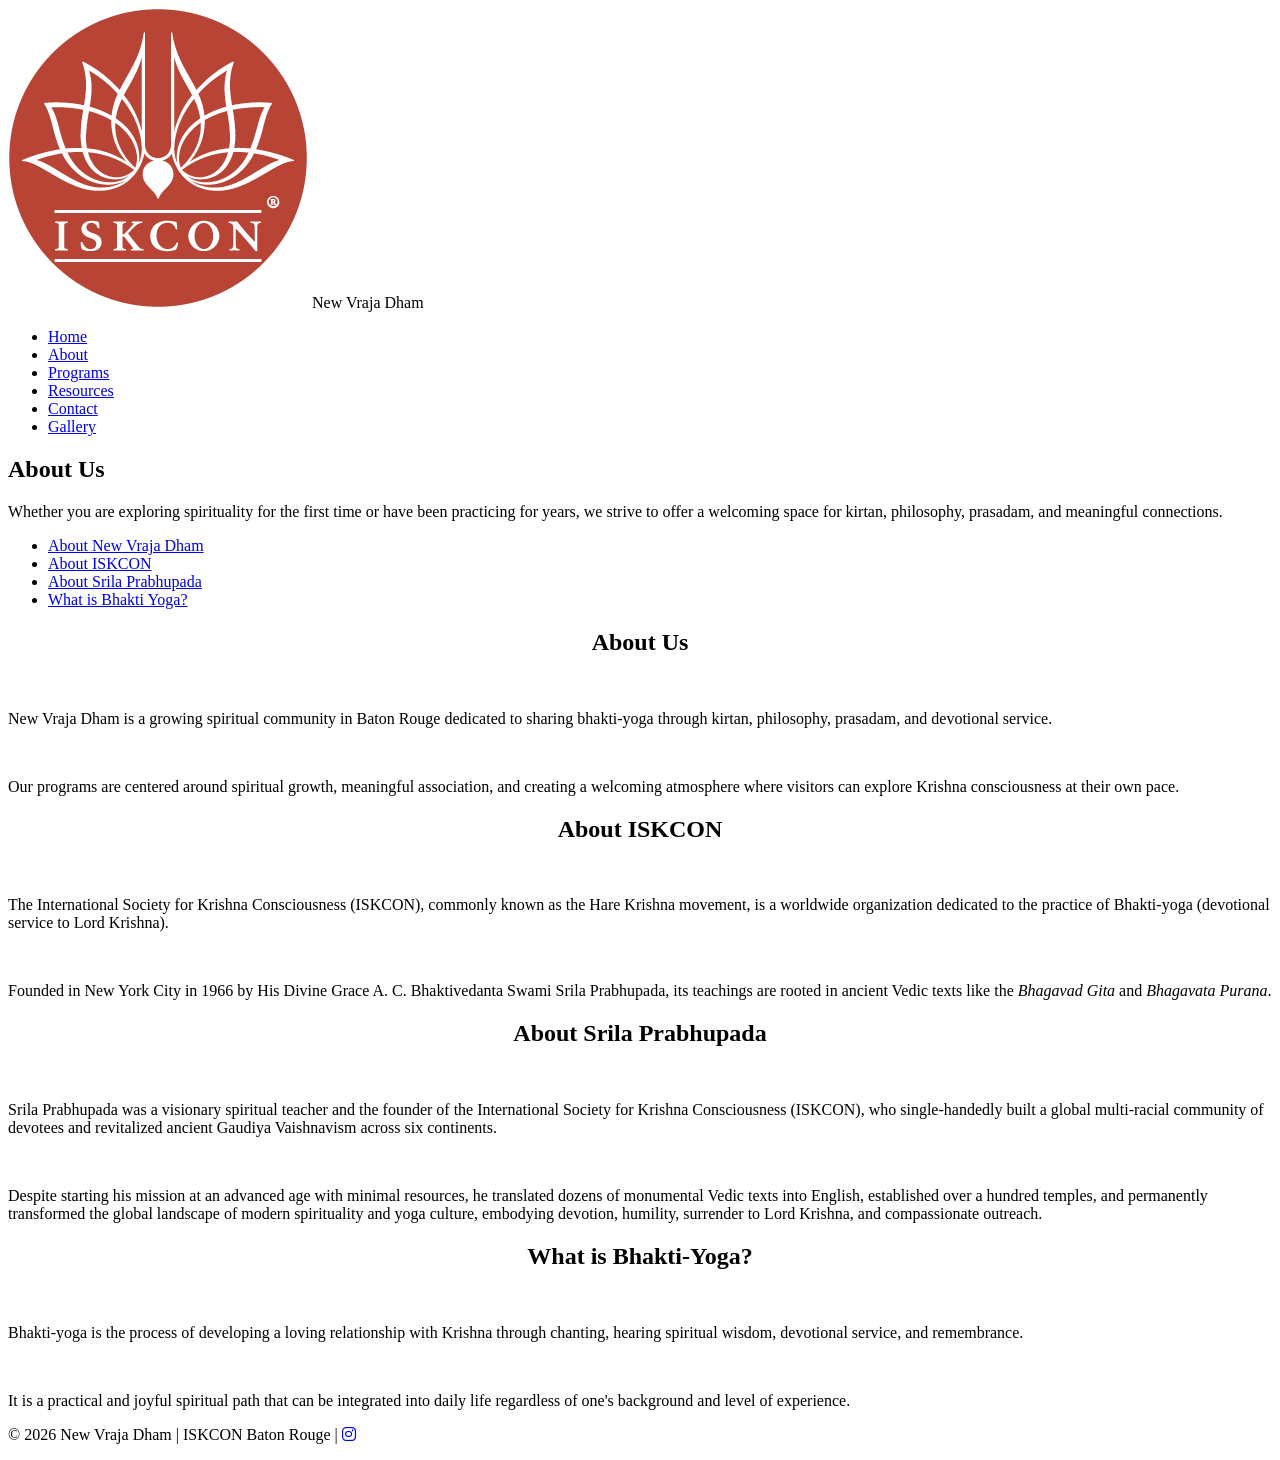
==== about.html @ 2e112403 "fix: modify paths across webpages" ====
<!DOCTYPE html>
<html lang="en">

<head>
  <meta charset="utf-8">
  <meta name="viewport" content="width=device-width, initial-scale=1.0">
  <meta name="description" content="Learn about New Vraja Dham, an ISKCON temple in Baton Rouge, Louisiana, dedicated to bhakti-yoga, spiritual education, kirtan, prasadam, and devotional service.">
  <meta property="og:title" content="About New Vraja Dham | ISKCON Baton Rouge">
  <meta property="og:description" content="Discover the mission of New Vraja Dham, learn about ISKCON, Srila Prabhupada, and the practice of bhakti-yoga.">
  <meta property="og:type" content="article">
  <meta name="author" content="New Vraja Dham">
  <title>About | New Vraja Dham</title>
  <link href="https://fonts.googleapis.com/css2?family=Mukta:wght@400;600;700&display=swap" rel="stylesheet">
  <link rel="stylesheet" href="styles.css">
  <link rel="stylesheet" href="https://cdnjs.cloudflare.com/ajax/libs/font-awesome/6.7.2/css/all.min.css"/>
</head>

<body>
  <header>
    <nav class="navbar">
      <div class="logo">
        <img src="public/misc/logo.png" alt="ISKCON logo">
        <span>New Vraja Dham</span>
      </div>
      <ul class="nav-links">
        <li><a href="index.html">Home</a></li>
        <li><a href="about.html" class="active">About</a></li>
        <li><a href="programs.html">Programs</a></li>
        <li><a href="resources.html">Resources</a></li>
        <li><a href="contact.html">Contact</a></li>
        <li><a href="gallery.html">Gallery</a></li>
      </ul>
    </nav>
  </header>

  <main>
    <section class="page-intro">
      <h1>About Us</h1>
      <p>
        Whether you are exploring spirituality for the first time
        or have been practicing for years, we strive to offer a
        welcoming space for kirtan, philosophy, prasadam, and
        meaningful connections.
      </p>
    </section>
    <nav class="about-nav">
      <ul>
        <li>
          <a href="#new-vraja-dham">About New Vraja Dham</a>
        </li>
        <li>
          <a href="#iskcon">About ISKCON</a>
        </li>
        <li>
          <a href="#prabhupada">About Srila Prabhupada</a>
        </li>
        <li>
          <a href="#bhakti-yoga">What is Bhakti Yoga?</a>
        </li>
      </ul>
    </nav>
    <section id="new-vraja-dham" class="about-section">
      <h2 align="center">About Us</h2><br>
      <p>
        New Vraja Dham is a growing spiritual community in Baton Rouge dedicated
        to sharing bhakti-yoga through kirtan, philosophy, prasadam, and devotional service.
      </p><br>
      <p>
        Our programs are centered around spiritual growth, meaningful association,
        and creating a welcoming atmosphere where visitors can explore Krishna consciousness
        at their own pace.
      </p>
    </section>
    <section id="iskcon" class="about-section">
      <h2 align="center">About ISKCON</h2><br>
      <p>
        The International Society for Krishna Consciousness (ISKCON), 
        commonly known as the Hare Krishna movement, is a worldwide 
        organization dedicated to the practice of Bhakti-yoga (devotional service to Lord Krishna). 
      </p><br>
      <p>
        Founded in New York City in 1966 by His Divine Grace A. C. Bhaktivedanta Swami
        Srila Prabhupada, its teachings are rooted in ancient Vedic texts like the 
        <i>Bhagavad Gita</i> and <i>Bhagavata Purana</i>.
      </p>
    </section>
    <section id="prabhupada" class="about-section">
      <h2 align="center">About Srila Prabhupada</h2><br>
      <p>
        Srila Prabhupada was a visionary spiritual teacher and the founder of the 
        International Society for Krishna Consciousness (ISKCON), who single-handedly built 
        a global multi-racial community of devotees and revitalized ancient Gaudiya Vaishnavism 
        across six continents.
      </p><br>
      <p>
        Despite starting his mission at an advanced age with minimal resources, he translated 
        dozens of monumental Vedic texts into English, established over a hundred temples, and 
        permanently transformed the global landscape of modern spirituality and yoga culture,
        embodying devotion, humility, surrender to Lord Krishna, and compassionate outreach.
      </p>
    </section>
    <section id="bhakti-yoga" class="about-section">
      <h2 align="center">What is Bhakti-Yoga?</h2><br>
        <p>
          Bhakti-yoga is the process of developing a loving relationship with Krishna
          through chanting, hearing spiritual wisdom, devotional service, and remembrance.
        </p><br>
        <p>
          It is a practical and joyful spiritual path that can be integrated into
          daily life regardless of one's background and level of experience.
        </p>
    </section>
  </main>

  <footer>
    <p>
      © 2026 New Vraja Dham | ISKCON Baton Rouge |
    <a href="https://www.instagram.com/iskconbatonrouge/" target="_blank" rel="noopener noreferrer" class="social-link">
      <i class="fa-brands fa-instagram"></i>
    </a>
    </p>
  </footer>

</body>
</html>
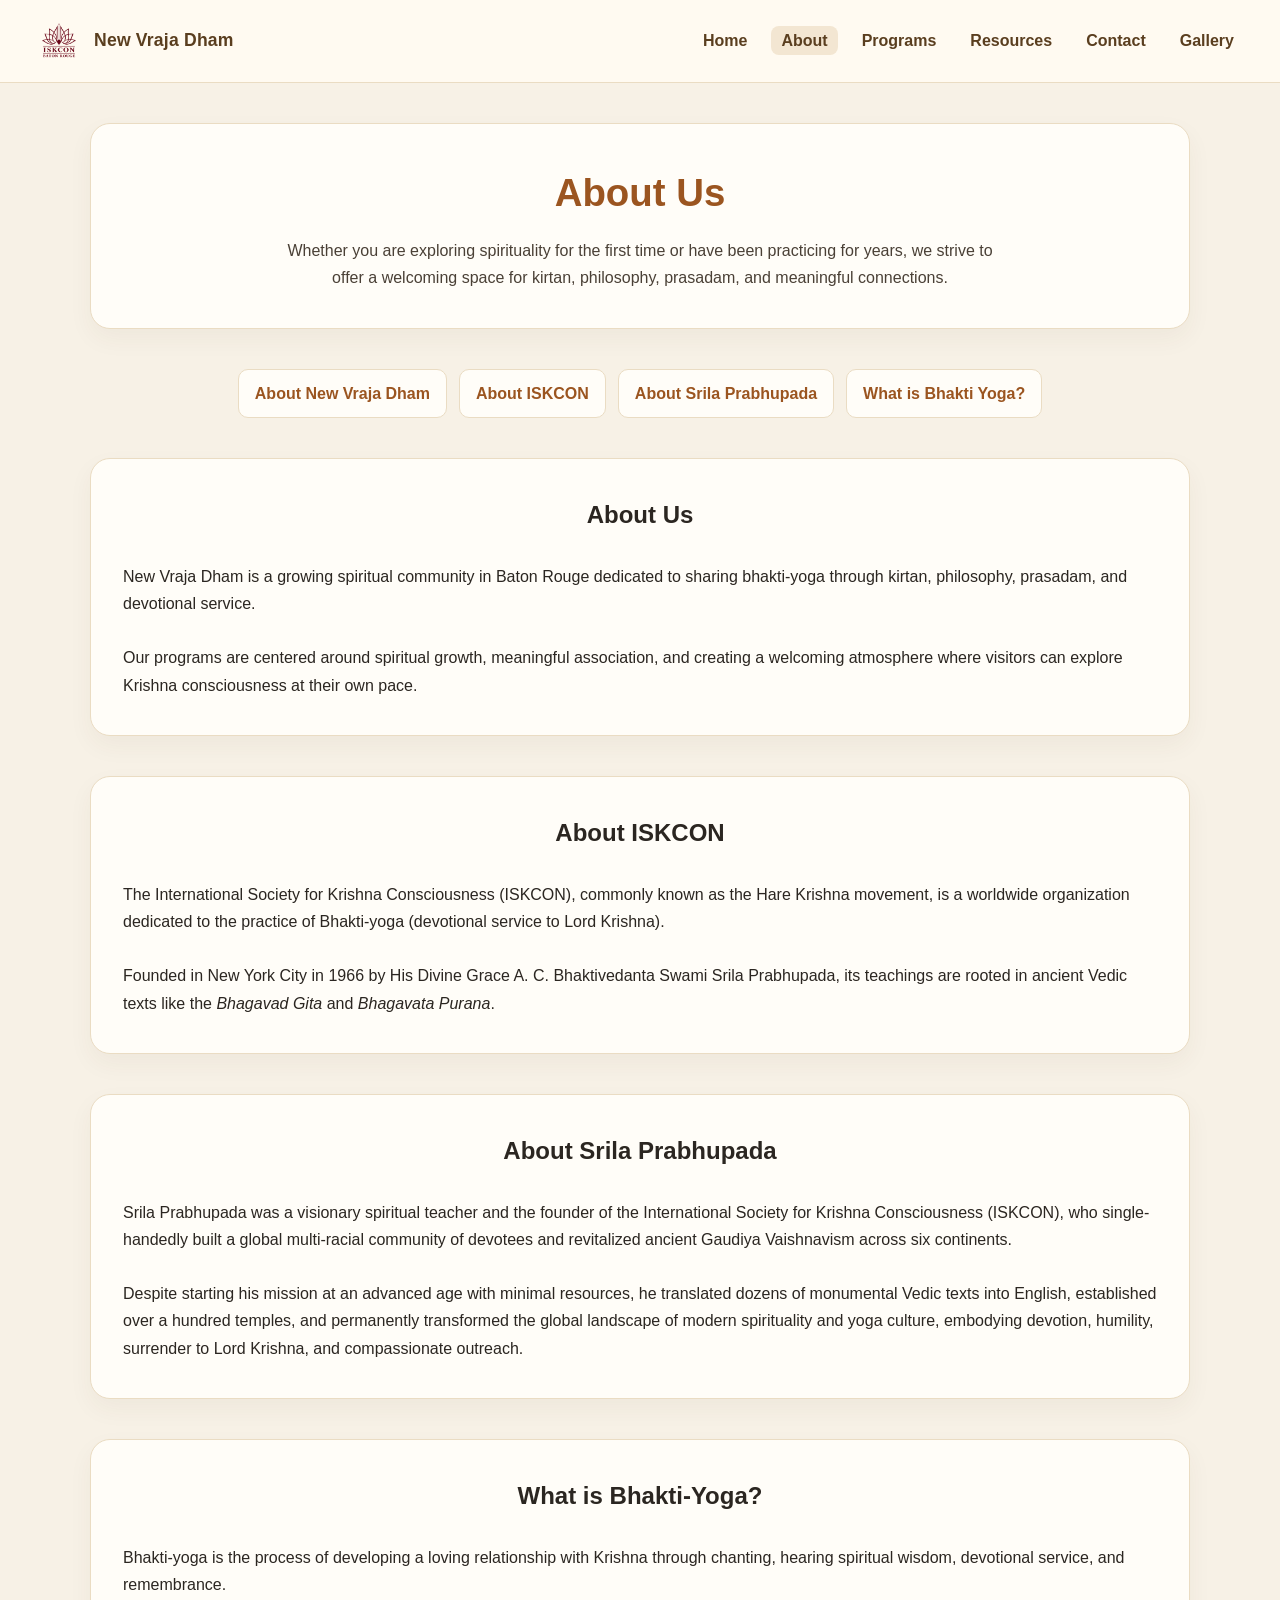
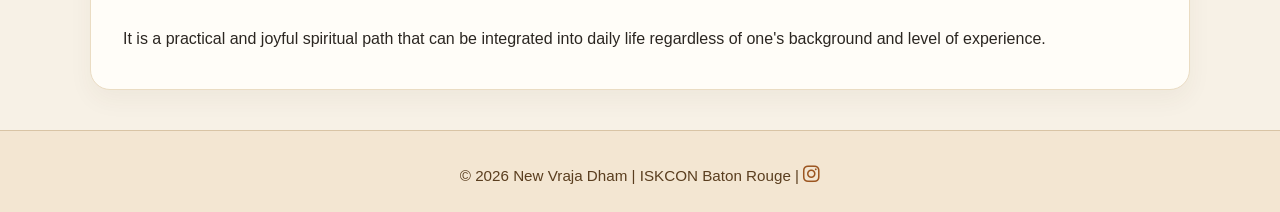
==== commit 81b3461e: "chore: og url metadata across pages" ====
--- a/about.html
+++ b/about.html
@@ -8,6 +8,7 @@
   <meta property="og:title" content="About New Vraja Dham | ISKCON Baton Rouge">
   <meta property="og:description" content="Discover the mission of New Vraja Dham, learn about ISKCON, Srila Prabhupada, and the practice of bhakti-yoga.">
   <meta property="og:type" content="article">
+  <meta property="og:url" content="https://iskconbr.org">
   <meta name="author" content="New Vraja Dham">
   <title>About | New Vraja Dham</title>
   <link href="https://fonts.googleapis.com/css2?family=Mukta:wght@400;600;700&display=swap" rel="stylesheet">
--- a/styles.css
+++ b/styles.css
@@ -0,0 +1,756 @@
+/* ================================
+   Theme Variables
+================================ */
+
+:root {
+    --background: #f7f1e6;
+    --surface: #fffdf8;
+    --surface-alt: #fffaf1;
+    --surface-hover: #f3e6d2;
+
+    --text: #2b2621;
+    --text-muted: #4a4036;
+    --text-light: #6a5744;
+
+    --primary: #9b5520;
+    --primary-dark: #7f4518;
+    --border: #eadcc3;
+    --border-dark: #d8c4a5;
+    --focus: #d6a35d;
+    --link: #1c6ed8;
+
+    --radius-small: 10px;
+    --radius-medium: 14px;
+    --radius-large: 20px;
+    --radius-round: 24px;
+
+    --shadow-small: 0 6px 14px rgba(70, 52, 30, 0.05);
+    --shadow-medium: 0 10px 24px rgba(70, 52, 30, 0.05);
+    --shadow-large: 0 14px 30px rgba(70, 52, 30, 0.08);
+}
+
+
+/* ================================
+   Reset and Global Styles
+================================ */
+
+* {
+    margin: 0;
+    padding: 0;
+    box-sizing: border-box;
+}
+
+body {
+    display: flex;
+    flex-direction: column;
+    min-height: 100vh;
+
+    font-family: Verdana, sans-serif;
+    line-height: 1.7;
+
+    background-color: var(--background);
+    color: var(--text);
+}
+
+main {
+    flex: 1;
+    width: min(100% - 32px, 1100px);
+    margin: 0 auto;
+}
+
+a {
+    color: inherit;
+}
+
+img {
+    max-width: 100%;
+}
+
+
+/* ================================
+   Shared Links and Buttons
+================================ */
+
+.hero-buttons a,
+.schedule-preview a,
+.visit-section a,
+.contact-form button {
+    display: inline-block;
+
+    padding: 12px 20px;
+    border-radius: var(--radius-small);
+
+    font: inherit;
+    font-weight: 600;
+    text-decoration: none;
+
+    transition:
+        background-color 0.2s ease,
+        color 0.2s ease,
+        transform 0.2s ease;
+}
+
+.hero-buttons a:focus,
+.schedule-preview a:focus,
+.visit-section a:focus,
+.contact-form button:focus,
+.contact-info a:focus {
+    outline: 3px solid var(--focus);
+    outline-offset: 3px;
+}
+
+.hero-buttons a:active,
+.schedule-preview a:active,
+.visit-section a:active,
+.contact-form button:active {
+    transform: translateY(1px);
+}
+
+
+/* ================================
+   Navbar
+================================ */
+
+.navbar {
+    display: flex;
+    align-items: center;
+    justify-content: space-between;
+    gap: 20px;
+
+    padding: 18px 36px;
+
+    background-color: var(--surface-alt);
+    border-bottom: 1px solid var(--border);
+}
+
+.logo {
+    display: flex;
+    align-items: center;
+    gap: 12px;
+}
+
+.logo img {
+    width: 46px;
+    height: 46px;
+    object-fit: contain;
+}
+
+.logo span {
+    color: #5a3e1f;
+    font-size: 1.1rem;
+    font-weight: 700;
+    letter-spacing: 0.2px;
+}
+
+.navbar ul {
+    display: flex;
+    gap: 14px;
+
+    list-style: none;
+}
+
+.navbar a {
+    padding: 6px 10px;
+    border-radius: 8px;
+
+    color: #5a3e1f;
+    font-weight: 600;
+    text-decoration: none;
+
+    transition: background-color 0.2s ease;
+}
+
+.navbar a:hover,
+.navbar a.active {
+    background-color: var(--surface-hover);
+}
+
+
+/* ================================
+   Homepage Hero
+================================ */
+
+.hero {
+    display: flex;
+    align-items: center;
+    justify-content: space-between;
+    gap: 40px;
+
+    max-width: 1100px;
+    margin: 56px auto;
+    padding: 56px 48px;
+
+    background-color: var(--surface);
+    border: 1px solid var(--border);
+    border-radius: var(--radius-round);
+    box-shadow: var(--shadow-large);
+}
+
+.hero-text h1 {
+    margin-bottom: 14px;
+
+    color: var(--primary);
+    font-size: 2.9rem;
+    line-height: 1.12;
+}
+
+.hero-text p {
+    max-width: 600px;
+
+    color: var(--text-muted);
+    font-size: 1.04rem;
+}
+
+.hero-image {
+    display: flex;
+    flex: 1;
+    flex-direction: column;
+    align-items: center;
+
+    text-align: center;
+}
+
+.hero-image img {
+    width: 100%;
+    max-width: 350px;
+
+    border-radius: 18px;
+    box-shadow: 0 12px 28px rgba(70, 52, 30, 0.14);
+}
+
+.image-caption {
+    max-width: 280px;
+    margin-top: 12px;
+
+    color: var(--text-light);
+    font-size: 0.92rem;
+    font-style: italic;
+    line-height: 1.45;
+}
+
+.hero-buttons {
+    display: flex;
+    flex-wrap: wrap;
+    gap: 14px;
+    margin-top: 24px;
+}
+
+.hero-buttons a:first-child,
+.schedule-preview a,
+.visit-section a,
+.contact-form button {
+    background-color: var(--primary);
+    color: white;
+}
+
+.hero-buttons a:first-child:hover,
+.schedule-preview a:hover,
+.visit-section a:hover,
+.contact-form button:hover {
+    background-color: var(--primary-dark);
+}
+
+.hero-buttons a:last-child {
+    border: 1px solid var(--primary);
+    color: var(--primary);
+}
+
+.hero-buttons a:last-child:hover {
+    background-color: #f7e8d6;
+}
+
+
+/* ================================
+   About Navigation
+================================ */
+
+.about-nav {
+    display: flex;
+    justify-content: center;
+    max-width: 1100px;
+}
+
+.about-nav ul {
+    display: flex;
+    flex-wrap: wrap;
+    justify-content: center;
+    gap: 12px;
+
+    list-style: none;
+}
+
+.about-nav a {
+    display: inline-block;
+
+    padding: 10px 16px;
+    border: 1px solid var(--border);
+    border-radius: var(--radius-small);
+
+    background-color: var(--surface);
+    color: var(--primary);
+    font-weight: 600;
+    text-decoration: none;
+
+    transition: background-color 0.2s ease;
+}
+
+.about-nav a:hover,
+.about-nav a:focus {
+    background-color: var(--surface-hover);
+}
+
+
+/* ================================
+   Shared Page Sections
+================================ */
+
+.page-intro,
+.about-section,
+.daily-programs,
+.schedule-section,
+.visitor-info,
+.resources-section,
+.contact-info,
+.contact-form,
+.gallery-section,
+.welcome-section,
+.schedule-preview,
+.visit-section {
+    margin: 40px 0;
+    padding: 36px 32px;
+
+    background-color: var(--surface);
+    border: 1px solid var(--border);
+    border-radius: var(--radius-large);
+    box-shadow: var(--shadow-medium);
+}
+
+.page-intro {
+    text-align: center;
+}
+
+.page-intro h1 {
+    margin-bottom: 12px;
+
+    color: var(--primary);
+    font-size: 2.4rem;
+}
+
+.page-intro p {
+    max-width: 720px;
+    margin: 0 auto;
+
+    color: var(--text-muted);
+}
+
+.daily-programs h2,
+.schedule-section h2 {
+    margin-bottom: 24px;
+}
+
+
+/* ================================
+   Tables
+================================ */
+
+table {
+    width: 100%;
+    margin-top: 24px;
+
+    border-collapse: collapse;
+}
+
+caption {
+    margin-bottom: 18px;
+
+    color: var(--primary);
+    font-size: 1.25rem;
+    font-weight: 700;
+}
+
+th,
+td {
+    padding: 18px 14px;
+
+    text-align: left;
+    border: 1px solid var(--border);
+}
+
+th {
+    background-color: var(--surface-hover);
+    color: #5a3e1f;
+}
+
+tbody tr:nth-child(even) {
+    background-color: #fffaf2;
+}
+
+
+/* ================================
+   Contact Page
+================================ */
+
+.contact-form form {
+    display: flex;
+    flex-direction: column;
+    gap: 14px;
+
+    margin-top: 20px;
+}
+
+.contact-form label {
+    color: #5a3e1f;
+    font-weight: 600;
+}
+
+.contact-form input,
+.contact-form textarea {
+    width: 100%;
+    padding: 12px 14px;
+
+    border: 1px solid var(--border-dark);
+    border-radius: var(--radius-small);
+
+    background-color: var(--surface-alt);
+    color: var(--text);
+    font: inherit;
+}
+
+.contact-form input:focus,
+.contact-form textarea:focus {
+    outline: 3px solid var(--focus);
+    border-color: var(--primary);
+}
+
+.contact-form textarea {
+    resize: vertical;
+}
+
+.contact-form button {
+    align-self: flex-start;
+    border: none;
+    cursor: pointer;
+}
+
+.contact-info {
+    text-align: center;
+}
+
+.contact-methods {
+    display: flex;
+    flex-wrap: wrap;
+    justify-content: center;
+    gap: 24px;
+
+    margin-top: 32px;
+}
+
+.contact-item {
+    display: flex;
+    flex-direction: column;
+    gap: 8px;
+
+    min-width: 250px;
+    padding: 22px;
+
+    background-color: var(--surface-alt);
+    border: 1px solid var(--border);
+    border-radius: var(--radius-medium);
+    box-shadow: var(--shadow-small);
+}
+
+.contact-label {
+    color: var(--primary);
+    font-size: 0.9rem;
+    font-weight: 700;
+    letter-spacing: 0.4px;
+    text-transform: uppercase;
+}
+
+.contact-item a,
+.contact-info a {
+    color: var(--link);
+    font-weight: 600;
+    text-decoration: none;
+}
+
+.contact-item a:hover,
+.contact-info a:hover {
+    text-decoration: underline;
+}
+
+
+/* ================================
+   Video
+================================ */
+
+.video-wrapper {
+    display: flex;
+    justify-content: center;
+    margin-top: 20px;
+}
+
+.video-wrapper iframe {
+    width: 560px;
+    height: 315px;
+    max-width: 100%;
+
+    border: none;
+    border-radius: 12px;
+}
+
+
+/* ================================
+   Book Resources
+================================ */
+
+.book-list {
+    display: grid;
+    grid-template-columns: repeat(4, 1fr);
+    gap: 28px;
+
+    margin-top: 32px;
+}
+
+.book-card {
+    display: flex;
+    flex-direction: column;
+    align-items: center;
+
+    text-align: center;
+}
+
+.book-card img {
+    width: 100%;
+    max-width: 180px;
+    height: 260px;
+
+    object-fit: cover;
+    border-radius: var(--radius-small);
+    box-shadow: 0 8px 18px rgba(70, 52, 30, 0.12);
+
+    transition: transform 0.2s ease;
+}
+
+.book-card img:hover {
+    transform: translateY(-4px);
+}
+
+.book-card h3 {
+    margin-top: 12px;
+
+    font-size: 1rem;
+    line-height: 1.4;
+}
+
+.book-card a {
+    color: var(--primary);
+    text-decoration: none;
+}
+
+.book-card a:hover {
+    color: var(--primary-dark);
+}
+
+
+/* ================================
+   Social Links
+================================ */
+
+.social-link {
+    display: inline-flex;
+    align-items: center;
+    gap: 8px;
+
+    margin-top: 10px;
+
+    color: var(--primary);
+    font-weight: 600;
+    text-decoration: none;
+}
+
+.social-link:hover {
+    color: var(--primary-dark);
+}
+
+.social-link i {
+    font-size: 1.2rem;
+}
+
+
+/* ================================
+   Gallery
+================================ */
+
+.gallery-grid {
+    display: grid;
+    grid-template-columns: repeat(3, 1fr);
+    gap: 20px;
+
+    margin-top: 8px;
+}
+
+.gallery-grid img {
+    width: 100%;
+    aspect-ratio: 4 / 3;
+
+    object-fit: cover;
+    border-radius: 12px;
+    box-shadow: 0 6px 16px rgba(70, 52, 30, 0.10);
+
+    transition: transform 0.2s ease;
+}
+
+.gallery-grid img:hover {
+    transform: translateY(-3px);
+}
+
+
+/* ================================
+   Footer
+================================ */
+
+footer {
+    margin-top: auto;
+    padding: 24px;
+
+    background-color: var(--surface-hover);
+    border-top: 1px solid var(--border-dark);
+
+    color: #5a3e1f;
+    font-size: 0.95rem;
+    text-align: center;
+}
+
+
+/* ================================
+   Tablet and Mobile
+================================ */
+
+@media (max-width: 768px) {
+    .navbar {
+        flex-direction: column;
+        gap: 16px;
+
+        padding: 18px 20px;
+        text-align: center;
+    }
+
+    .navbar ul {
+        flex-wrap: wrap;
+        justify-content: center;
+        gap: 10px;
+    }
+
+    main {
+        width: min(100% - 20px, 1100px);
+    }
+
+    .hero {
+        flex-direction: column;
+        gap: 28px;
+
+        margin: 28px 0;
+        padding: 36px 24px;
+
+        text-align: center;
+    }
+
+    .hero-text h1,
+    .page-intro h1 {
+        font-size: 2rem;
+    }
+
+    .hero-buttons {
+        justify-content: center;
+    }
+
+    .page-intro,
+    .about-section,
+    .daily-programs,
+    .schedule-section,
+    .visitor-info,
+    .resources-section,
+    .contact-info,
+    .contact-form,
+    .gallery-section,
+    .welcome-section,
+    .schedule-preview,
+    .visit-section {
+        margin: 28px 0;
+        padding: 28px 20px;
+    }
+
+    .about-nav ul {
+        justify-content: center;
+    }
+
+    .contact-methods {
+        flex-direction: column;
+    }
+
+    .contact-item {
+        min-width: 100%;
+    }
+
+    .book-list {
+        grid-template-columns: repeat(2, 1fr);
+        gap: 22px;
+    }
+
+    .gallery-grid {
+        grid-template-columns: repeat(2, 1fr);
+    }
+
+    .video-wrapper iframe {
+        width: 100%;
+        height: 240px;
+    }
+
+    table {
+        display: block;
+        overflow-x: auto;
+        white-space: nowrap;
+    }
+
+    footer {
+        padding: 22px 16px;
+    }
+}
+
+
+/* ================================
+   Small Mobile
+================================ */
+
+@media (max-width: 480px) {
+    .navbar ul {
+        flex-direction: column;
+    }
+
+    .logo span {
+        font-size: 1rem;
+    }
+
+    .hero-text h1,
+    .page-intro h1 {
+        font-size: 1.75rem;
+    }
+
+    .book-list {
+        grid-template-columns: 1fr;
+    }
+
+    .book-card img {
+        max-width: 170px;
+        height: 245px;
+    }
+
+    .gallery-grid {
+        grid-template-columns: 1fr;
+    }
+
+    .video-wrapper iframe {
+        height: 210px;
+    }
+}
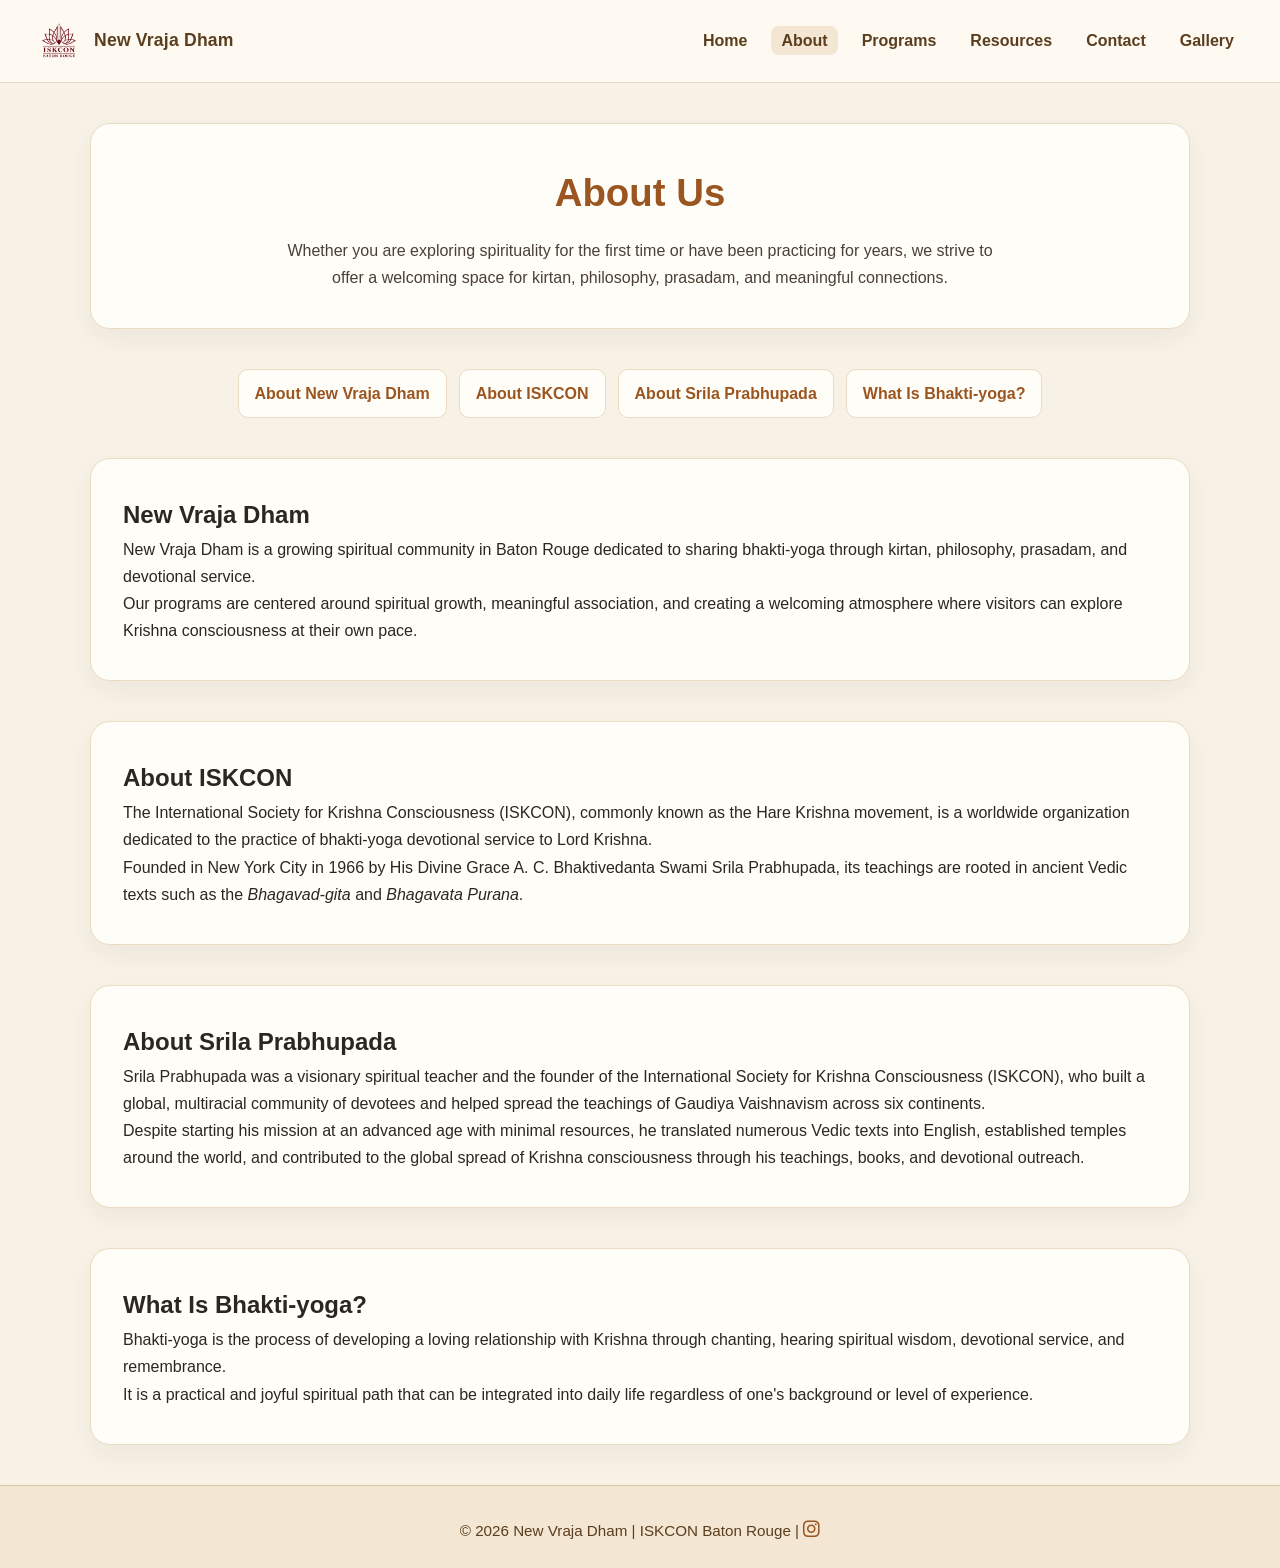
==== commit 179964e6: "fix: og url to canonical public url" ====
--- a/about.html
+++ b/about.html
@@ -8,12 +8,13 @@
   <meta property="og:title" content="About New Vraja Dham | ISKCON Baton Rouge">
   <meta property="og:description" content="Discover the mission of New Vraja Dham, learn about ISKCON, Srila Prabhupada, and the practice of bhakti-yoga.">
   <meta property="og:type" content="article">
-  <meta property="og:url" content="https://iskconbr.org">
+  <meta property="og:url" content="https://iskconbr.org/about.html">
   <meta name="author" content="New Vraja Dham">
   <title>About | New Vraja Dham</title>
   <link href="https://fonts.googleapis.com/css2?family=Mukta:wght@400;600;700&display=swap" rel="stylesheet">
   <link rel="stylesheet" href="styles.css">
-  <link rel="stylesheet" href="https://cdnjs.cloudflare.com/ajax/libs/font-awesome/6.7.2/css/all.min.css"/>
+  <link rel="stylesheet" href="https://cdnjs.cloudflare.com/ajax/libs/font-awesome/6.7.2/css/all.min.css">
+  <script src="script.js" defer></script>
 </head>
 
 <body>
@@ -37,89 +38,40 @@
   <main>
     <section class="page-intro">
       <h1>About Us</h1>
-      <p>
-        Whether you are exploring spirituality for the first time
-        or have been practicing for years, we strive to offer a
-        welcoming space for kirtan, philosophy, prasadam, and
-        meaningful connections.
-      </p>
+      <p>Whether you are exploring spirituality for the first time or have been practicing for years, we strive to offer a welcoming space for kirtan, philosophy, prasadam, and meaningful connections.</p>
     </section>
-    <nav class="about-nav">
+    <nav class="about-nav" aria-label="About page sections">
       <ul>
-        <li>
-          <a href="#new-vraja-dham">About New Vraja Dham</a>
-        </li>
-        <li>
-          <a href="#iskcon">About ISKCON</a>
-        </li>
-        <li>
-          <a href="#prabhupada">About Srila Prabhupada</a>
-        </li>
-        <li>
-          <a href="#bhakti-yoga">What is Bhakti Yoga?</a>
-        </li>
+        <li><a href="#new-vraja-dham">About New Vraja Dham</a></li>
+        <li><a href="#iskcon">About ISKCON</a></li>
+        <li><a href="#prabhupada">About Srila Prabhupada</a></li>
+        <li><a href="#bhakti-yoga">What Is Bhakti-yoga?</a></li>
       </ul>
     </nav>
     <section id="new-vraja-dham" class="about-section">
-      <h2 align="center">About Us</h2><br>
-      <p>
-        New Vraja Dham is a growing spiritual community in Baton Rouge dedicated
-        to sharing bhakti-yoga through kirtan, philosophy, prasadam, and devotional service.
-      </p><br>
-      <p>
-        Our programs are centered around spiritual growth, meaningful association,
-        and creating a welcoming atmosphere where visitors can explore Krishna consciousness
-        at their own pace.
-      </p>
+      <h2>New Vraja Dham</h2>
+      <p>New Vraja Dham is a growing spiritual community in Baton Rouge dedicated to sharing bhakti-yoga through kirtan, philosophy, prasadam, and devotional service.</p>
+      <p>Our programs are centered around spiritual growth, meaningful association, and creating a welcoming atmosphere where visitors can explore Krishna consciousness at their own pace.</p>
     </section>
     <section id="iskcon" class="about-section">
-      <h2 align="center">About ISKCON</h2><br>
-      <p>
-        The International Society for Krishna Consciousness (ISKCON), 
-        commonly known as the Hare Krishna movement, is a worldwide 
-        organization dedicated to the practice of Bhakti-yoga (devotional service to Lord Krishna). 
-      </p><br>
-      <p>
-        Founded in New York City in 1966 by His Divine Grace A. C. Bhaktivedanta Swami
-        Srila Prabhupada, its teachings are rooted in ancient Vedic texts like the 
-        <i>Bhagavad Gita</i> and <i>Bhagavata Purana</i>.
-      </p>
+      <h2>About ISKCON</h2>
+      <p>The International Society for Krishna Consciousness (ISKCON), commonly known as the Hare Krishna movement, is a worldwide organization dedicated to the practice of bhakti-yoga devotional service to Lord Krishna.</p>
+      <p>Founded in New York City in 1966 by His Divine Grace A. C. Bhaktivedanta Swami Srila Prabhupada, its teachings are rooted in ancient Vedic texts such as the <i>Bhagavad-gita</i> and <i>Bhagavata Purana</i>.</p>
     </section>
     <section id="prabhupada" class="about-section">
-      <h2 align="center">About Srila Prabhupada</h2><br>
-      <p>
-        Srila Prabhupada was a visionary spiritual teacher and the founder of the 
-        International Society for Krishna Consciousness (ISKCON), who single-handedly built 
-        a global multi-racial community of devotees and revitalized ancient Gaudiya Vaishnavism 
-        across six continents.
-      </p><br>
-      <p>
-        Despite starting his mission at an advanced age with minimal resources, he translated 
-        dozens of monumental Vedic texts into English, established over a hundred temples, and 
-        permanently transformed the global landscape of modern spirituality and yoga culture,
-        embodying devotion, humility, surrender to Lord Krishna, and compassionate outreach.
-      </p>
+      <h2>About Srila Prabhupada</h2>
+      <p>Srila Prabhupada was a visionary spiritual teacher and the founder of the International Society for Krishna Consciousness (ISKCON), who built a global, multiracial community of devotees and helped spread the teachings of Gaudiya Vaishnavism across six continents.</p>
+      <p>Despite starting his mission at an advanced age with minimal resources, he translated numerous Vedic texts into English, established temples around the world, and contributed to the global spread of Krishna consciousness through his teachings, books, and devotional outreach.</p>
     </section>
     <section id="bhakti-yoga" class="about-section">
-      <h2 align="center">What is Bhakti-Yoga?</h2><br>
-        <p>
-          Bhakti-yoga is the process of developing a loving relationship with Krishna
-          through chanting, hearing spiritual wisdom, devotional service, and remembrance.
-        </p><br>
-        <p>
-          It is a practical and joyful spiritual path that can be integrated into
-          daily life regardless of one's background and level of experience.
-        </p>
+      <h2>What Is Bhakti-yoga?</h2>
+      <p>Bhakti-yoga is the process of developing a loving relationship with Krishna through chanting, hearing spiritual wisdom, devotional service, and remembrance.</p>
+      <p>It is a practical and joyful spiritual path that can be integrated into daily life regardless of one's background or level of experience.</p>
     </section>
   </main>
 
   <footer>
-    <p>
-      © 2026 New Vraja Dham | ISKCON Baton Rouge |
-    <a href="https://www.instagram.com/iskconbatonrouge/" target="_blank" rel="noopener noreferrer" class="social-link">
-      <i class="fa-brands fa-instagram"></i>
-    </a>
-    </p>
+    <p>© 2026 New Vraja Dham | ISKCON Baton Rouge | <a href="https://www.instagram.com/iskconbatonrouge/" target="_blank" rel="noopener noreferrer" class="social-link" aria-label="Visit New Vraja Dham on Instagram"><i class="fa-brands fa-instagram"></i></a></p>
   </footer>
 
 </body>
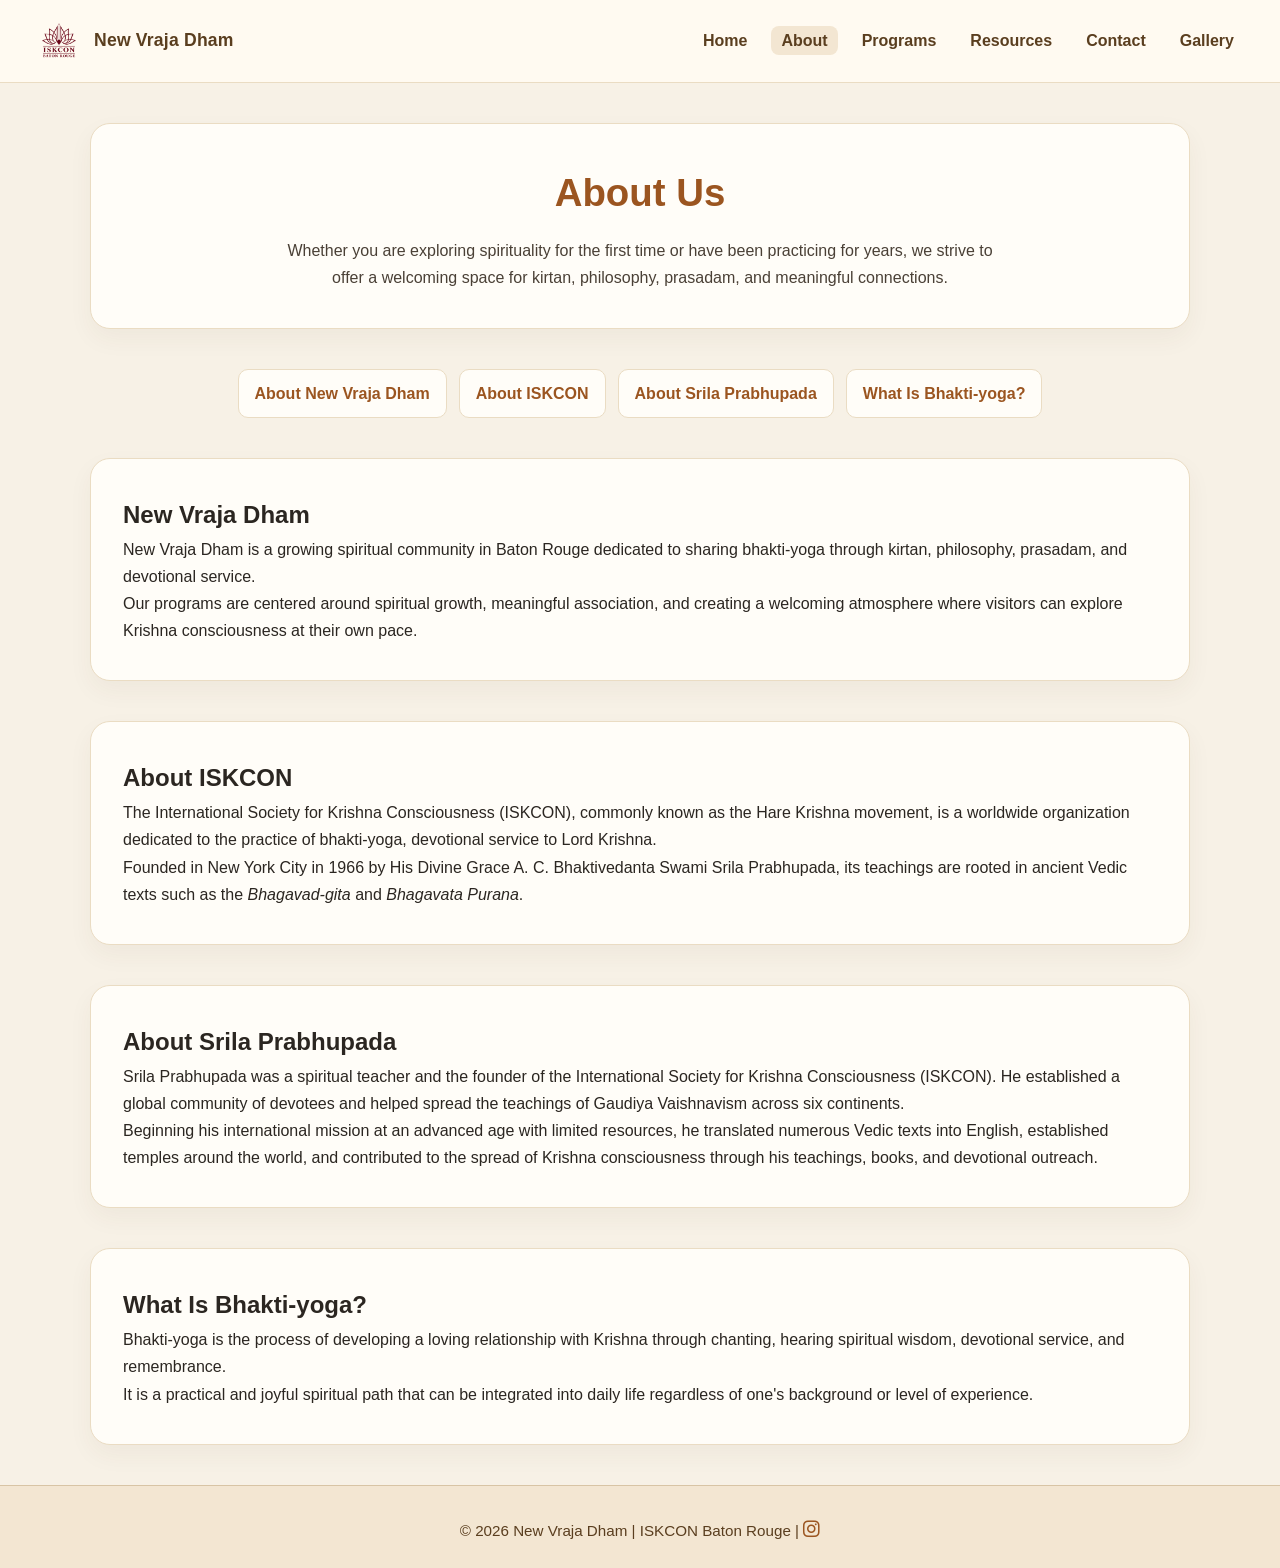
==== commit 593c5886: "final" ====
--- a/about.html
+++ b/about.html
@@ -1,6 +1,5 @@
 <!DOCTYPE html>
 <html lang="en">
-
 <head>
   <meta charset="utf-8">
   <meta name="viewport" content="width=device-width, initial-scale=1.0">
@@ -16,17 +15,16 @@
   <link rel="stylesheet" href="https://cdnjs.cloudflare.com/ajax/libs/font-awesome/6.7.2/css/all.min.css">
   <script src="script.js" defer></script>
 </head>
-
 <body>
   <header>
     <nav class="navbar">
       <div class="logo">
-        <img src="public/misc/logo.png" alt="ISKCON logo">
+        <img src="public/misc/logo.png" alt="New Vraja Dham logo">
         <span>New Vraja Dham</span>
       </div>
       <ul class="nav-links">
         <li><a href="index.html">Home</a></li>
-        <li><a href="about.html" class="active">About</a></li>
+        <li><a href="about.html" class="active" aria-current="page">About</a></li>
         <li><a href="programs.html">Programs</a></li>
         <li><a href="resources.html">Resources</a></li>
         <li><a href="contact.html">Contact</a></li>
@@ -34,7 +32,6 @@
       </ul>
     </nav>
   </header>
-
   <main>
     <section class="page-intro">
       <h1>About Us</h1>
@@ -55,13 +52,13 @@
     </section>
     <section id="iskcon" class="about-section">
       <h2>About ISKCON</h2>
-      <p>The International Society for Krishna Consciousness (ISKCON), commonly known as the Hare Krishna movement, is a worldwide organization dedicated to the practice of bhakti-yoga devotional service to Lord Krishna.</p>
-      <p>Founded in New York City in 1966 by His Divine Grace A. C. Bhaktivedanta Swami Srila Prabhupada, its teachings are rooted in ancient Vedic texts such as the <i>Bhagavad-gita</i> and <i>Bhagavata Purana</i>.</p>
+      <p>The International Society for Krishna Consciousness (ISKCON), commonly known as the Hare Krishna movement, is a worldwide organization dedicated to the practice of bhakti-yoga, devotional service to Lord Krishna.</p>
+      <p>Founded in New York City in 1966 by His Divine Grace A. C. Bhaktivedanta Swami Srila Prabhupada, its teachings are rooted in ancient Vedic texts such as the <em>Bhagavad-gita</em> and <em>Bhagavata Purana</em>.</p>
     </section>
     <section id="prabhupada" class="about-section">
       <h2>About Srila Prabhupada</h2>
-      <p>Srila Prabhupada was a visionary spiritual teacher and the founder of the International Society for Krishna Consciousness (ISKCON), who built a global, multiracial community of devotees and helped spread the teachings of Gaudiya Vaishnavism across six continents.</p>
-      <p>Despite starting his mission at an advanced age with minimal resources, he translated numerous Vedic texts into English, established temples around the world, and contributed to the global spread of Krishna consciousness through his teachings, books, and devotional outreach.</p>
+      <p>Srila Prabhupada was a spiritual teacher and the founder of the International Society for Krishna Consciousness (ISKCON). He established a global community of devotees and helped spread the teachings of Gaudiya Vaishnavism across six continents.</p>
+      <p>Beginning his international mission at an advanced age with limited resources, he translated numerous Vedic texts into English, established temples around the world, and contributed to the spread of Krishna consciousness through his teachings, books, and devotional outreach.</p>
     </section>
     <section id="bhakti-yoga" class="about-section">
       <h2>What Is Bhakti-yoga?</h2>
@@ -69,10 +66,8 @@
       <p>It is a practical and joyful spiritual path that can be integrated into daily life regardless of one's background or level of experience.</p>
     </section>
   </main>
-
   <footer>
-    <p>© 2026 New Vraja Dham | ISKCON Baton Rouge | <a href="https://www.instagram.com/iskconbatonrouge/" target="_blank" rel="noopener noreferrer" class="social-link" aria-label="Visit New Vraja Dham on Instagram"><i class="fa-brands fa-instagram"></i></a></p>
+    <p>© 2026 New Vraja Dham | ISKCON Baton Rouge | <a href="https://www.instagram.com/iskconbatonrouge/" target="_blank" rel="noopener noreferrer" class="social-link" aria-label="Visit New Vraja Dham on Instagram"><i class="fa-brands fa-instagram" aria-hidden="true"></i></a></p>
   </footer>
-
 </body>
 </html>
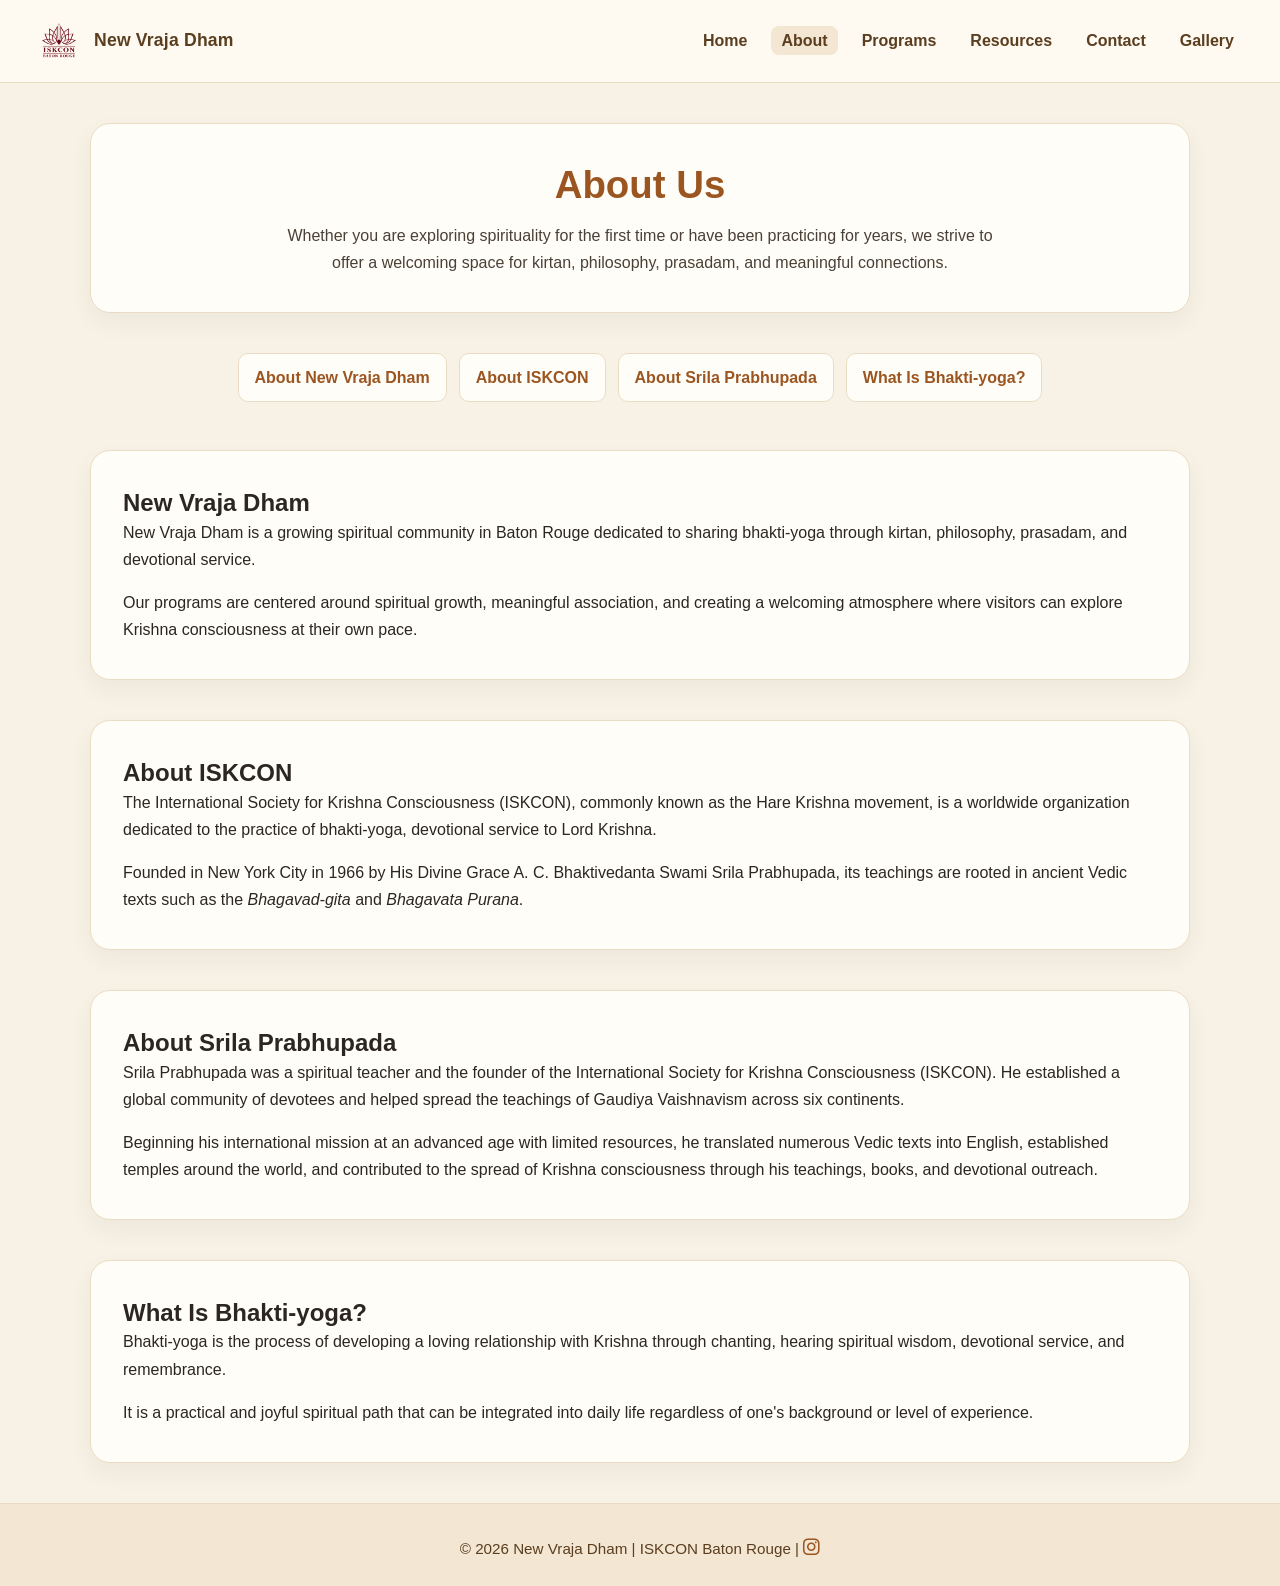
==== commit e368edc6: "fix: adjust page titles" ====
--- a/about.html
+++ b/about.html
@@ -9,7 +9,7 @@
   <meta property="og:type" content="article">
   <meta property="og:url" content="https://iskconbr.org/about.html">
   <meta name="author" content="New Vraja Dham">
-  <title>About | New Vraja Dham</title>
+  <title>About Us | New Vraja Dham</title>
   <link href="https://fonts.googleapis.com/css2?family=Mukta:wght@400;600;700&display=swap" rel="stylesheet">
   <link rel="stylesheet" href="styles.css">
   <link rel="stylesheet" href="https://cdnjs.cloudflare.com/ajax/libs/font-awesome/6.7.2/css/all.min.css">
--- a/styles.css
+++ b/styles.css
@@ -40,12 +40,16 @@
     box-sizing: border-box;
 }
 
+html {
+    scroll-behavior: smooth;
+}
+
 body {
     display: flex;
     flex-direction: column;
     min-height: 100vh;
 
-    font-family: Verdana, sans-serif;
+    font-family: "Mukta", sans-serif;
     line-height: 1.7;
 
     background-color: var(--background);
@@ -63,7 +67,23 @@
 }
 
 img {
+    display: block;
     max-width: 100%;
+}
+
+h1,
+h2,
+h3,
+h4 {
+    line-height: 1.3;
+}
+
+p {
+    margin-bottom: 16px;
+}
+
+p:last-child {
+    margin-bottom: 0;
 }
 
 
@@ -90,11 +110,18 @@
         transform 0.2s ease;
 }
 
-.hero-buttons a:focus,
-.schedule-preview a:focus,
-.visit-section a:focus,
-.contact-form button:focus,
-.contact-info a:focus {
+.hero-buttons a:focus-visible,
+.schedule-preview a:focus-visible,
+.visit-section a:focus-visible,
+.contact-form button:focus-visible,
+.contact-info a:focus-visible,
+.slider-button:focus-visible,
+.slider-dot:focus-visible,
+.page-slide-button:focus-visible,
+.navbar a:focus-visible,
+.about-nav a:focus-visible,
+.book-card a:focus-visible,
+.social-link:focus-visible {
     outline: 3px solid var(--focus);
     outline-offset: 3px;
 }
@@ -127,6 +154,8 @@
     display: flex;
     align-items: center;
     gap: 12px;
+
+    text-decoration: none;
 }
 
 .logo img {
@@ -144,6 +173,7 @@
 
 .navbar ul {
     display: flex;
+    flex-wrap: wrap;
     gap: 14px;
 
     list-style: none;
@@ -186,6 +216,11 @@
     box-shadow: var(--shadow-large);
 }
 
+.hero-text {
+    flex: 1;
+    min-width: 0;
+}
+
 .hero-text h1 {
     margin-bottom: 14px;
 
@@ -204,10 +239,10 @@
 .hero-image {
     display: flex;
     flex: 1;
-    flex-direction: column;
     align-items: center;
-
-    text-align: center;
+    justify-content: center;
+
+    min-width: 0;
 }
 
 .hero-image img {
@@ -218,20 +253,11 @@
     box-shadow: 0 12px 28px rgba(70, 52, 30, 0.14);
 }
 
-.image-caption {
-    max-width: 280px;
-    margin-top: 12px;
-
-    color: var(--text-light);
-    font-size: 0.92rem;
-    font-style: italic;
-    line-height: 1.45;
-}
-
 .hero-buttons {
     display: flex;
     flex-wrap: wrap;
     gap: 14px;
+
     margin-top: 24px;
 }
 
@@ -261,13 +287,217 @@
 
 
 /* ================================
+   Homepage Page Navigation Slider
+================================ */
+
+.page-slider-section {
+    margin: 40px 0;
+    padding: 36px 32px;
+
+    background-color: var(--surface);
+    border: 1px solid var(--border);
+    border-radius: var(--radius-large);
+    box-shadow: var(--shadow-medium);
+
+    text-align: center;
+}
+
+.page-slider-section h2 {
+    margin-bottom: 24px;
+}
+
+.page-slider {
+    position: relative;
+
+    width: 100%;
+    max-width: 650px;
+    margin: 0 auto;
+
+    overflow: hidden;
+    border-radius: var(--radius-medium);
+}
+
+.page-slides {
+    position: relative;
+
+    width: 100%;
+    aspect-ratio: 16 / 9;
+}
+
+.page-slide {
+    position: absolute;
+    inset: 0;
+
+    display: flex;
+    flex-direction: column;
+    align-items: center;
+    justify-content: flex-end;
+
+    opacity: 0;
+    pointer-events: none;
+
+    transition: opacity 0.6s ease;
+}
+
+.page-slide.active {
+    opacity: 1;
+    pointer-events: auto;
+}
+
+.page-slide img {
+    position: absolute;
+    inset: 0;
+    z-index: 0;
+
+    width: 100%;
+    height: 100%;
+
+    object-fit: cover;
+}
+
+.page-slide::after {
+    content: "";
+
+    position: absolute;
+    inset: 0;
+    z-index: 1;
+
+    background: linear-gradient(
+        to top,
+        rgba(43, 38, 33, 0.78),
+        rgba(43, 38, 33, 0.05)
+    );
+}
+
+.page-slide-button {
+    position: relative;
+    z-index: 2;
+
+    margin-bottom: 32px;
+    padding: 12px 24px;
+
+    border-radius: var(--radius-small);
+
+    background-color: var(--primary);
+    color: white;
+
+    font: inherit;
+    font-weight: 700;
+    text-decoration: none;
+
+    transition:
+        background-color 0.2s ease,
+        transform 0.2s ease;
+}
+
+.page-slide-button:hover {
+    background-color: var(--primary-dark);
+    transform: translateY(-2px);
+}
+
+
+/* ================================
+   Slider Controls
+================================ */
+
+.slider-button {
+    position: absolute;
+    top: 50%;
+    z-index: 3;
+
+    display: flex;
+    align-items: center;
+    justify-content: center;
+
+    width: 38px;
+    height: 38px;
+    padding: 0;
+
+    border: 1px solid rgba(255, 255, 255, 0.65);
+    border-radius: 50%;
+
+    background-color: rgba(43, 38, 33, 0.58);
+    color: white;
+
+    cursor: pointer;
+    transform: translateY(-50%);
+
+    transition:
+        background-color 0.2s ease,
+        transform 0.2s ease;
+}
+
+.slider-button:hover {
+    background-color: rgba(43, 38, 33, 0.82);
+}
+
+.slider-button:active {
+    transform: translateY(-50%) scale(0.95);
+}
+
+.slider-button.previous {
+    left: 14px;
+}
+
+.slider-button.next {
+    right: 14px;
+}
+
+
+/* ================================
+   Slider Indicator Dots
+================================ */
+
+.slider-dots {
+    position: absolute;
+    bottom: 14px;
+    left: 50%;
+    z-index: 3;
+
+    display: flex;
+    align-items: center;
+    gap: 8px;
+
+    transform: translateX(-50%);
+}
+
+.slider-dot {
+    width: 9px;
+    height: 9px;
+    padding: 0;
+
+    border: 1px solid white;
+    border-radius: 50%;
+
+    background-color: rgba(255, 255, 255, 0.55);
+
+    cursor: pointer;
+
+    transition:
+        background-color 0.2s ease,
+        transform 0.2s ease;
+}
+
+.slider-dot:hover {
+    transform: scale(1.15);
+}
+
+.slider-dot.active {
+    background-color: white;
+    transform: scale(1.15);
+}
+
+
+/* ================================
    About Navigation
 ================================ */
 
 .about-nav {
     display: flex;
     justify-content: center;
+
     max-width: 1100px;
+    margin-bottom: 48px;
 }
 
 .about-nav ul {
@@ -283,11 +513,13 @@
     display: inline-block;
 
     padding: 10px 16px;
+
     border: 1px solid var(--border);
     border-radius: var(--radius-small);
 
     background-color: var(--surface);
     color: var(--primary);
+
     font-weight: 600;
     text-decoration: none;
 
@@ -295,7 +527,7 @@
 }
 
 .about-nav a:hover,
-.about-nav a:focus {
+.about-nav a:focus-visible {
     background-color: var(--surface-hover);
 }
 
@@ -343,9 +575,88 @@
     color: var(--text-muted);
 }
 
+.welcome-section h2,
+.schedule-preview h2 {
+    margin-bottom: 18px;
+}
+
 .daily-programs h2,
 .schedule-section h2 {
     margin-bottom: 24px;
+}
+
+
+/* ================================
+   Resources Page
+================================ */
+
+/* Keep the resources page more compact without
+   changing spacing on the other pages. */
+
+.resources-section {
+    margin: 28px 0;
+    padding: 30px 28px;
+}
+
+.resources-section h2 {
+    margin-bottom: 20px;
+    color: var(--primary);
+}
+
+.resources-section h3 {
+    margin-top: 18px;
+    margin-bottom: 10px;
+}
+
+.resources-section p {
+    margin-top: 0;
+    margin-bottom: 14px;
+    line-height: 1.55;
+}
+
+.resources-section p + p {
+    margin-top: 10px;
+}
+
+.resources-section strong {
+    font-weight: 700;
+}
+
+.resource-card {
+    padding: 24px;
+
+    background-color: var(--surface-alt);
+    border: 1px solid var(--border);
+    border-radius: var(--radius-medium);
+}
+
+.resource-card h3 {
+    margin-top: 0;
+    margin-bottom: 10px;
+}
+
+.resource-card p {
+    margin-bottom: 12px;
+}
+
+.resource-card p:last-child {
+    margin-bottom: 0;
+}
+
+.resource-card strong {
+    display: block;
+
+    margin: 16px 0;
+
+    line-height: 1.65;
+}
+
+.resources-section .video-wrapper {
+    margin-top: 18px;
+}
+
+.resources-section .book-list {
+    margin-top: 24px;
 }
 
 
@@ -413,6 +724,7 @@
 
     background-color: var(--surface-alt);
     color: var(--text);
+
     font: inherit;
 }
 
@@ -428,6 +740,7 @@
 
 .contact-form button {
     align-self: flex-start;
+
     border: none;
     cursor: pointer;
 }
@@ -487,13 +800,16 @@
 .video-wrapper {
     display: flex;
     justify-content: center;
-    margin-top: 20px;
+
+    width: 100%;
+    max-width: 760px;
+    margin: 20px auto 0;
 }
 
 .video-wrapper iframe {
-    width: 560px;
-    height: 315px;
-    max-width: 100%;
+    width: 100%;
+    max-width: 560px;
+    aspect-ratio: 16 / 9;
 
     border: none;
     border-radius: 12px;
@@ -526,6 +842,7 @@
     height: 260px;
 
     object-fit: cover;
+
     border-radius: var(--radius-small);
     box-shadow: 0 8px 18px rgba(70, 52, 30, 0.12);
 
@@ -550,6 +867,10 @@
 
 .book-card a:hover {
     color: var(--primary-dark);
+}
+
+.book-card a:hover img {
+    transform: translateY(-4px);
 }
 
 
@@ -582,6 +903,10 @@
    Gallery
 ================================ */
 
+.gallery-section {
+    margin-bottom: 48px;
+}
+
 .gallery-grid {
     display: grid;
     grid-template-columns: repeat(3, 1fr);
@@ -595,6 +920,7 @@
     aspect-ratio: 4 / 3;
 
     object-fit: cover;
+
     border-radius: 12px;
     box-shadow: 0 6px 16px rgba(70, 52, 30, 0.10);
 
@@ -615,7 +941,7 @@
     padding: 24px;
 
     background-color: var(--surface-hover);
-    border-top: 1px solid var(--border-dark);
+    border-top: 1px solid var(--border);
 
     color: #5a3e1f;
     font-size: 0.95rem;
@@ -626,6 +952,12 @@
 /* ================================
    Tablet and Mobile
 ================================ */
+
+@media (max-width: 900px) {
+    .book-list {
+        grid-template-columns: repeat(3, 1fr);
+    }
+}
 
 @media (max-width: 768px) {
     .navbar {
@@ -637,7 +969,6 @@
     }
 
     .navbar ul {
-        flex-wrap: wrap;
         justify-content: center;
         gap: 10px;
     }
@@ -661,16 +992,41 @@
         font-size: 2rem;
     }
 
+    .hero-text p {
+        margin: 0 auto;
+    }
+
     .hero-buttons {
         justify-content: center;
+    }
+
+    .hero-image {
+        width: 100%;
+    }
+
+    .hero-image img {
+        max-width: 350px;
+    }
+
+    .page-slider-section {
+        margin: 28px 0;
+        padding: 28px 20px;
+    }
+
+    .page-slider {
+        max-width: 100%;
+    }
+
+    .page-slide-button {
+        margin-bottom: 28px;
     }
 
     .page-intro,
     .about-section,
     .daily-programs,
     .schedule-section,
+    .resources-section,
     .visitor-info,
-    .resources-section,
     .contact-info,
     .contact-form,
     .gallery-section,
@@ -681,6 +1037,29 @@
         padding: 28px 20px;
     }
 
+    .resources-section {
+        margin: 24px 0;
+        padding: 24px 20px;
+    }
+
+    .resources-section h2 {
+        margin-bottom: 18px;
+    }
+
+    .resources-section h3 {
+        margin-top: 14px;
+        margin-bottom: 8px;
+    }
+
+    .resources-section p {
+        margin-bottom: 12px;
+        line-height: 1.5;
+    }
+
+    .resource-card {
+        padding: 20px;
+    }
+
     .about-nav ul {
         justify-content: center;
     }
@@ -703,8 +1082,7 @@
     }
 
     .video-wrapper iframe {
-        width: 100%;
-        height: 240px;
+        max-width: 100%;
     }
 
     table {
@@ -737,6 +1115,45 @@
         font-size: 1.75rem;
     }
 
+    .hero {
+        padding: 30px 18px;
+    }
+
+    .hero-buttons {
+        flex-direction: column;
+        align-items: stretch;
+    }
+
+    .hero-buttons a {
+        text-align: center;
+    }
+
+    .page-slider-section {
+        padding: 24px 14px;
+    }
+
+    .page-slides {
+        aspect-ratio: 4 / 3;
+    }
+
+    .page-slide-button {
+        margin-bottom: 26px;
+        padding: 10px 18px;
+    }
+
+    .slider-button {
+        width: 34px;
+        height: 34px;
+    }
+
+    .slider-button.previous {
+        left: 10px;
+    }
+
+    .slider-button.next {
+        right: 10px;
+    }
+
     .book-list {
         grid-template-columns: 1fr;
     }
@@ -751,6 +1168,59 @@
     }
 
     .video-wrapper iframe {
-        height: 210px;
+        height: auto;
+    }
+}
+
+
+/* ================================
+   Reduced Motion
+================================ */
+
+@media (prefers-reduced-motion: reduce) {
+    html {
+        scroll-behavior: auto;
+    }
+
+    *,
+    *::before,
+    *::after {
+        transition-duration: 0.01ms !important;
+        animation-duration: 0.01ms !important;
+        animation-iteration-count: 1 !important;
+    }
+}
+
+/* ================================
+   Page Transitions
+================================ */
+
+body {
+    animation: pageFadeIn 0.45s ease both;
+}
+
+body.page-transitioning-out {
+    opacity: 0;
+    transition: opacity 0.35s ease;
+}
+
+@keyframes pageFadeIn {
+    from {
+        opacity: 0;
+    }
+
+    to {
+        opacity: 1;
+    }
+}
+
+@media (prefers-reduced-motion: reduce) {
+    body {
+        animation: none;
+    }
+
+    body.page-transitioning-out {
+        opacity: 1;
+        transition: none;
     }
 }
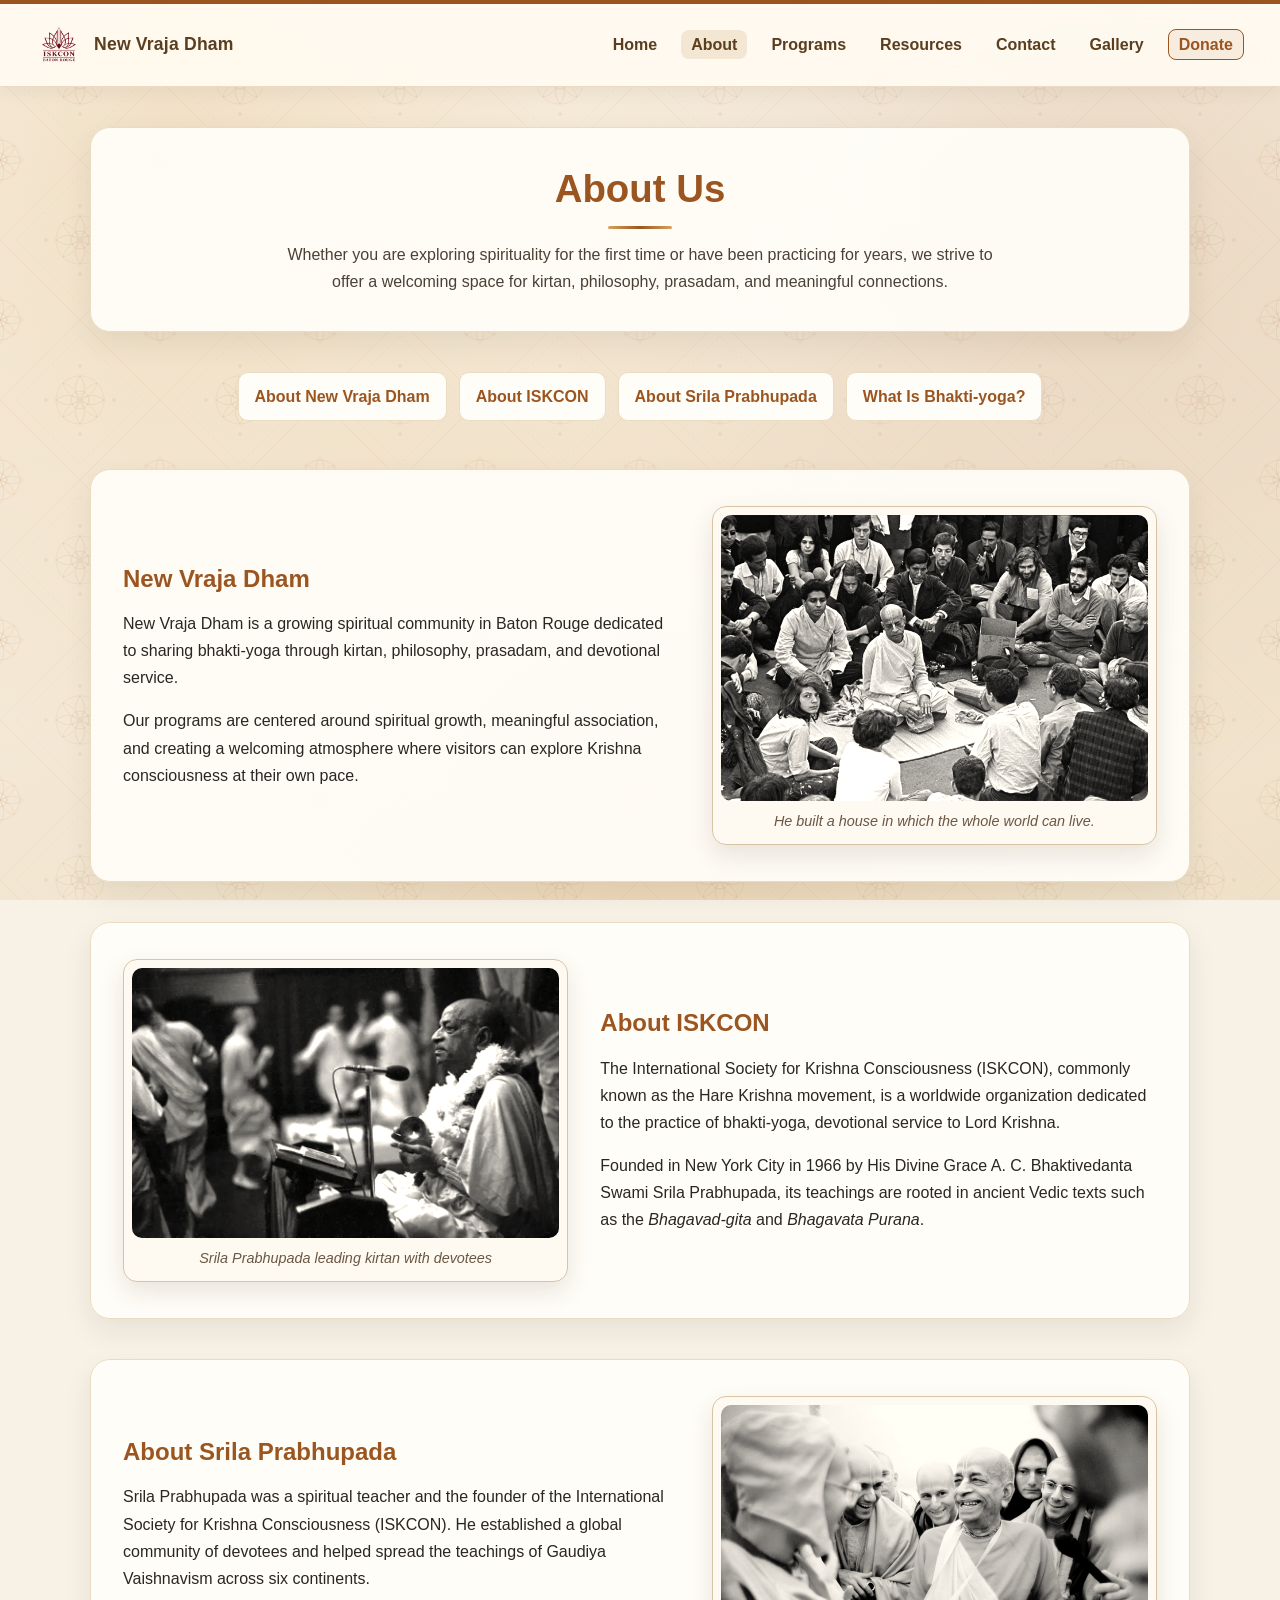
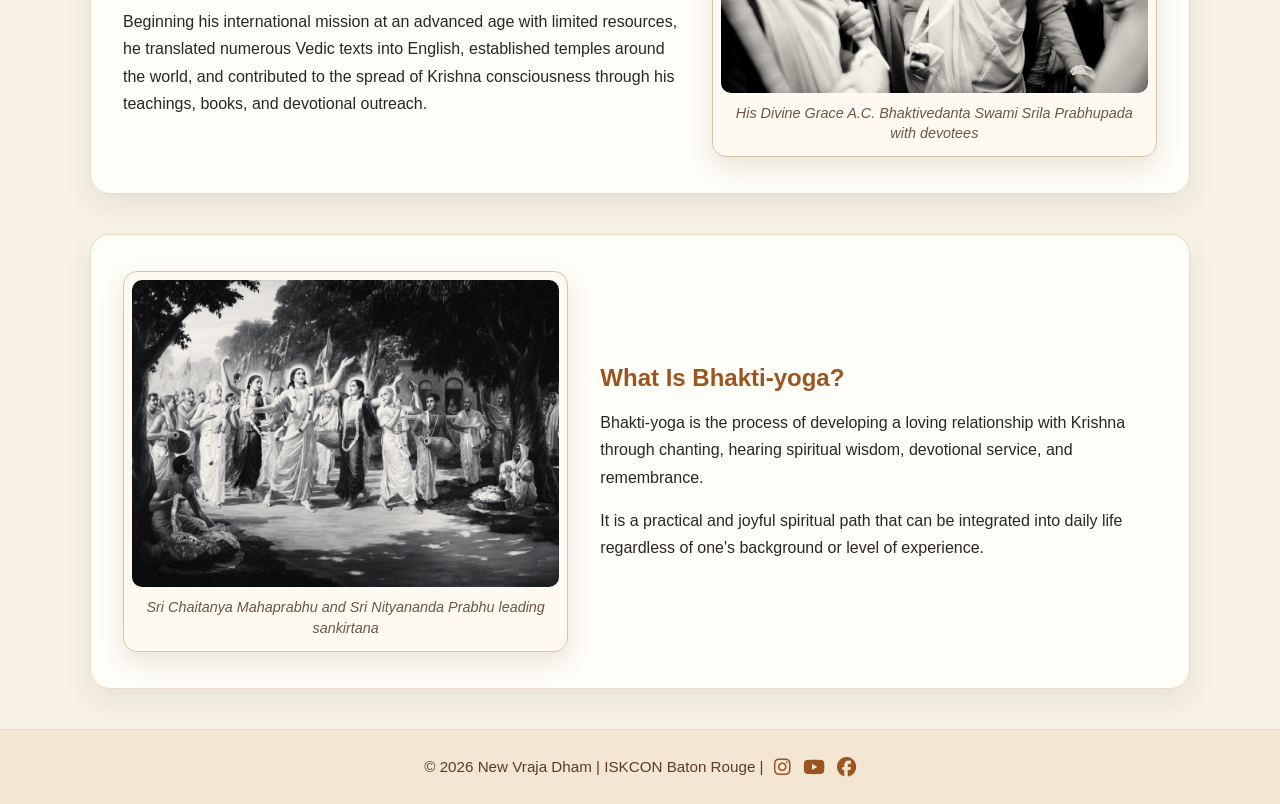
==== commit daafd606: "feat: add Donate navbar link and enrich pages with archival visuals" ====
--- a/about.html
+++ b/about.html
@@ -29,6 +29,7 @@
         <li><a href="resources.html">Resources</a></li>
         <li><a href="contact.html">Contact</a></li>
         <li><a href="gallery.html">Gallery</a></li>
+        <li><a href="donate.html" class="nav-donate">Donate</a></li>
       </ul>
     </nav>
   </header>
@@ -46,28 +47,75 @@
       </ul>
     </nav>
     <section id="new-vraja-dham" class="about-section">
-      <h2>New Vraja Dham</h2>
-      <p>New Vraja Dham is a growing spiritual community in Baton Rouge dedicated to sharing bhakti-yoga through kirtan, philosophy, prasadam, and devotional service.</p>
-      <p>Our programs are centered around spiritual growth, meaningful association, and creating a welcoming atmosphere where visitors can explore Krishna consciousness at their own pace.</p>
+      <div class="split-section">
+        <div class="split-text">
+          <h2>New Vraja Dham</h2>
+          <p>New Vraja Dham is a growing spiritual community in Baton Rouge dedicated to sharing bhakti-yoga through kirtan, philosophy, prasadam, and devotional service.</p>
+          <p>Our programs are centered around spiritual growth, meaningful association, and creating a welcoming atmosphere where visitors can explore Krishna consciousness at their own pace.</p>
+        </div>
+        <div class="split-media">
+          <figure class="feature-figure">
+            <img src="public/legacy/prabhupada-outdoor-sanga.png" alt="Srila Prabhupada teaching seekers seated together outdoors">
+            <figcaption>He built a house in which the whole world can live.</figcaption>
+          </figure>
+        </div>
+      </div>
     </section>
     <section id="iskcon" class="about-section">
-      <h2>About ISKCON</h2>
-      <p>The International Society for Krishna Consciousness (ISKCON), commonly known as the Hare Krishna movement, is a worldwide organization dedicated to the practice of bhakti-yoga, devotional service to Lord Krishna.</p>
-      <p>Founded in New York City in 1966 by His Divine Grace A. C. Bhaktivedanta Swami Srila Prabhupada, its teachings are rooted in ancient Vedic texts such as the <em>Bhagavad-gita</em> and <em>Bhagavata Purana</em>.</p>
+      <div class="split-section split-section--reverse">
+        <div class="split-text">
+          <h2>About ISKCON</h2>
+          <p>The International Society for Krishna Consciousness (ISKCON), commonly known as the Hare Krishna movement, is a worldwide organization dedicated to the practice of bhakti-yoga, devotional service to Lord Krishna.</p>
+          <p>Founded in New York City in 1966 by His Divine Grace A. C. Bhaktivedanta Swami Srila Prabhupada, its teachings are rooted in ancient Vedic texts such as the <em>Bhagavad-gita</em> and <em>Bhagavata Purana</em>.</p>
+        </div>
+        <div class="split-media">
+          <figure class="feature-figure">
+            <img src="public/legacy/prabhupada-kirtan.png" alt="Srila Prabhupada leading kirtan with kartals while devotees dance">
+            <figcaption>Srila Prabhupada leading kirtan with devotees</figcaption>
+          </figure>
+        </div>
+      </div>
     </section>
     <section id="prabhupada" class="about-section">
-      <h2>About Srila Prabhupada</h2>
-      <p>Srila Prabhupada was a spiritual teacher and the founder of the International Society for Krishna Consciousness (ISKCON). He established a global community of devotees and helped spread the teachings of Gaudiya Vaishnavism across six continents.</p>
-      <p>Beginning his international mission at an advanced age with limited resources, he translated numerous Vedic texts into English, established temples around the world, and contributed to the spread of Krishna consciousness through his teachings, books, and devotional outreach.</p>
+      <div class="split-section">
+        <div class="split-text">
+          <h2>About Srila Prabhupada</h2>
+          <p>Srila Prabhupada was a spiritual teacher and the founder of the International Society for Krishna Consciousness (ISKCON). He established a global community of devotees and helped spread the teachings of Gaudiya Vaishnavism across six continents.</p>
+          <p>Beginning his international mission at an advanced age with limited resources, he translated numerous Vedic texts into English, established temples around the world, and contributed to the spread of Krishna consciousness through his teachings, books, and devotional outreach.</p>
+        </div>
+        <div class="split-media">
+          <figure class="feature-figure">
+            <img src="public/legacy/prabhupada-community.png" alt="His Divine Grace A.C. Bhaktivedanta Swami Srila Prabhupada smiling with devotees">
+            <figcaption>His Divine Grace A.C. Bhaktivedanta Swami Srila Prabhupada with devotees</figcaption>
+          </figure>
+        </div>
+      </div>
     </section>
     <section id="bhakti-yoga" class="about-section">
-      <h2>What Is Bhakti-yoga?</h2>
-      <p>Bhakti-yoga is the process of developing a loving relationship with Krishna through chanting, hearing spiritual wisdom, devotional service, and remembrance.</p>
-      <p>It is a practical and joyful spiritual path that can be integrated into daily life regardless of one's background or level of experience.</p>
+      <div class="split-section split-section--reverse">
+        <div class="split-text">
+          <h2>What Is Bhakti-yoga?</h2>
+          <p>Bhakti-yoga is the process of developing a loving relationship with Krishna through chanting, hearing spiritual wisdom, devotional service, and remembrance.</p>
+          <p>It is a practical and joyful spiritual path that can be integrated into daily life regardless of one's background or level of experience.</p>
+        </div>
+        <div class="split-media">
+          <figure class="feature-figure">
+            <img src="public/legacy/sankirtana-procession.png" alt="Sri Chaitanya Mahaprabhu and Sri Nityananda Prabhu leading sankirtana with devotees">
+            <figcaption>Sri Chaitanya Mahaprabhu and Sri Nityananda Prabhu leading sankirtana</figcaption>
+          </figure>
+        </div>
+      </div>
     </section>
   </main>
   <footer>
-    <p>© 2026 New Vraja Dham | ISKCON Baton Rouge | <a href="https://www.instagram.com/iskconbatonrouge/" target="_blank" rel="noopener noreferrer" class="social-link" aria-label="Visit New Vraja Dham on Instagram"><i class="fa-brands fa-instagram" aria-hidden="true"></i></a></p>
+    <p>
+      © 2026 New Vraja Dham | ISKCON Baton Rouge |
+      <span class="footer-socials">
+        <a href="https://www.instagram.com/iskconbatonrouge/" target="_blank" rel="noopener noreferrer" class="social-link" aria-label="Visit New Vraja Dham on Instagram"><i class="fa-brands fa-instagram" aria-hidden="true"></i></a>
+        <a href="https://www.youtube.com/@iskconbatonrouge/featured" target="_blank" rel="noopener noreferrer" class="social-link" aria-label="Visit New Vraja Dham on YouTube"><i class="fa-brands fa-youtube" aria-hidden="true"></i></a>
+        <a href="https://www.facebook.com/ISKCONBR/" target="_blank" rel="noopener noreferrer" class="social-link" aria-label="Visit New Vraja Dham on Facebook"><i class="fa-brands fa-facebook" aria-hidden="true"></i></a>
+      </span>
+    </p>
   </footer>
 </body>
 </html>
--- a/styles.css
+++ b/styles.css
@@ -45,6 +45,9 @@
 }
 
 body {
+    position: relative;
+    z-index: 0;
+
     display: flex;
     flex-direction: column;
     min-height: 100vh;
@@ -54,6 +57,24 @@
 
     background-color: var(--background);
     color: var(--text);
+}
+
+body::before {
+    content: "";
+
+    position: fixed;
+    inset: 0;
+    z-index: -1;
+    pointer-events: none;
+
+    background-image:
+        url("public/visuals/temple-pattern.svg"),
+        radial-gradient(circle at 14% 16%, rgba(214, 163, 93, 0.24), transparent 46%),
+        radial-gradient(circle at 86% 24%, rgba(155, 85, 32, 0.14), transparent 44%),
+        radial-gradient(circle at 50% 92%, rgba(214, 163, 93, 0.20), transparent 52%),
+        linear-gradient(165deg, #fbf6ec 0%, #f5ead8 52%, #efe0c8 100%);
+    background-repeat: repeat, no-repeat, no-repeat, no-repeat, no-repeat;
+    background-size: 160px 160px, auto, auto, auto, auto;
 }
 
 main {
@@ -94,7 +115,9 @@
 .hero-buttons a,
 .schedule-preview a,
 .visit-section a,
-.contact-form button {
+.contact-form button,
+.btn-primary,
+.btn-outline {
     display: inline-block;
 
     padding: 12px 20px;
@@ -121,7 +144,12 @@
 .navbar a:focus-visible,
 .about-nav a:focus-visible,
 .book-card a:focus-visible,
-.social-link:focus-visible {
+.social-link:focus-visible,
+.btn-primary:focus-visible,
+.btn-outline:focus-visible,
+.copy-zelle-btn:focus-visible,
+.donate-zelle-button:focus-visible,
+.phone-link:focus-visible {
     outline: 3px solid var(--focus);
     outline-offset: 3px;
 }
@@ -129,7 +157,9 @@
 .hero-buttons a:active,
 .schedule-preview a:active,
 .visit-section a:active,
-.contact-form button:active {
+.contact-form button:active,
+.btn-primary:active,
+.btn-outline:active {
     transform: translateY(1px);
 }
 
@@ -137,6 +167,10 @@
 /* ================================
    Navbar
 ================================ */
+
+header {
+    border-top: 4px solid var(--primary);
+}
 
 .navbar {
     display: flex;
@@ -146,8 +180,10 @@
 
     padding: 18px 36px;
 
-    background-color: var(--surface-alt);
+    background-color: rgba(255, 250, 241, 0.94);
+    backdrop-filter: blur(8px);
     border-bottom: 1px solid var(--border);
+    box-shadow: 0 4px 18px rgba(70, 52, 30, 0.07);
 }
 
 .logo {
@@ -195,6 +231,18 @@
     background-color: var(--surface-hover);
 }
 
+.navbar a.nav-donate {
+    border: 1px solid var(--primary);
+    background-color: rgba(155, 85, 32, 0.08);
+    color: var(--primary);
+}
+
+.navbar a.nav-donate:hover,
+.navbar a.nav-donate.active {
+    background-color: var(--primary);
+    color: #ffffff;
+}
+
 
 /* ================================
    Homepage Hero
@@ -210,10 +258,10 @@
     margin: 56px auto;
     padding: 56px 48px;
 
-    background-color: var(--surface);
+    background-color: rgba(255, 253, 248, 0.94);
     border: 1px solid var(--border);
     border-radius: var(--radius-round);
-    box-shadow: var(--shadow-large);
+    box-shadow: 0 16px 34px rgba(70, 52, 30, 0.10);
 }
 
 .hero-text {
@@ -264,7 +312,8 @@
 .hero-buttons a:first-child,
 .schedule-preview a,
 .visit-section a,
-.contact-form button {
+.contact-form button,
+.btn-primary {
     background-color: var(--primary);
     color: white;
 }
@@ -272,16 +321,19 @@
 .hero-buttons a:first-child:hover,
 .schedule-preview a:hover,
 .visit-section a:hover,
-.contact-form button:hover {
+.contact-form button:hover,
+.btn-primary:hover {
     background-color: var(--primary-dark);
 }
 
-.hero-buttons a:last-child {
+.hero-buttons a:last-child,
+.btn-outline {
     border: 1px solid var(--primary);
     color: var(--primary);
 }
 
-.hero-buttons a:last-child:hover {
+.hero-buttons a:last-child:hover,
+.btn-outline:hover {
     background-color: #f7e8d6;
 }
 
@@ -547,14 +599,18 @@
 .gallery-section,
 .welcome-section,
 .schedule-preview,
-.visit-section {
+.visit-section,
+.donate-section,
+.donate-inquiry,
+.support-callout,
+.visual-showcase {
     margin: 40px 0;
     padding: 36px 32px;
 
-    background-color: var(--surface);
+    background-color: rgba(255, 253, 248, 0.94);
     border: 1px solid var(--border);
     border-radius: var(--radius-large);
-    box-shadow: var(--shadow-medium);
+    box-shadow: 0 12px 28px rgba(70, 52, 30, 0.08);
 }
 
 .page-intro {
@@ -566,6 +622,18 @@
 
     color: var(--primary);
     font-size: 2.4rem;
+}
+
+.page-intro h1::after {
+    content: "";
+
+    display: block;
+    width: 64px;
+    height: 3px;
+    margin: 12px auto 0;
+
+    border-radius: 999px;
+    background: linear-gradient(90deg, var(--focus), var(--primary), var(--focus));
 }
 
 .page-intro p {
@@ -576,13 +644,137 @@
 }
 
 .welcome-section h2,
+.schedule-preview h2,
+.about-section h2,
+.visitor-info h2,
+.donate-section h2,
+.donate-inquiry h2,
+.support-callout h2,
+.visual-showcase h2,
+.contact-info h2,
+.contact-form h2,
+.gallery-section h2 {
+    color: var(--primary);
+    margin-bottom: 16px;
+}
+
+.gallery-section h2,
+.visual-showcase h2 {
+    text-align: center;
+}
+
+.archival-intro {
+    max-width: 700px;
+    margin: 0 auto 20px;
+    color: var(--text-muted);
+    text-align: center;
+}
+
+.welcome-section h2,
 .schedule-preview h2 {
     margin-bottom: 18px;
 }
 
 .daily-programs h2,
 .schedule-section h2 {
+    color: var(--primary);
     margin-bottom: 24px;
+}
+
+
+/* ================================
+   Archival Split Layouts & Frames
+================================ */
+
+.split-section {
+    display: grid;
+    grid-template-columns: 1.25fr 1fr;
+    gap: 32px;
+    align-items: center;
+}
+
+.split-section--reverse {
+    grid-template-columns: 1fr 1.25fr;
+}
+
+.split-section--reverse .split-media {
+    order: -1;
+}
+
+.split-text,
+.split-media {
+    min-width: 0;
+}
+
+.feature-figure {
+    margin: 0;
+    padding: 8px;
+
+    background-color: var(--surface-alt);
+    border: 1px solid var(--border-dark);
+    border-radius: var(--radius-medium);
+    box-shadow: 0 10px 24px rgba(70, 52, 30, 0.12);
+}
+
+.feature-figure img {
+    width: 100%;
+    height: auto;
+
+    border-radius: calc(var(--radius-medium) - 4px);
+    filter: sepia(14%) contrast(1.03);
+}
+
+.feature-figure figcaption {
+    margin-top: 8px;
+    padding: 2px 6px 4px;
+
+    color: var(--text-light);
+    font-size: 0.9rem;
+    font-style: italic;
+    line-height: 1.45;
+    text-align: center;
+}
+
+.visual-pair {
+    display: grid;
+    grid-template-columns: repeat(2, 1fr);
+    gap: 24px;
+
+    margin-top: 24px;
+}
+
+.section-actions {
+    display: flex;
+    flex-wrap: wrap;
+    gap: 12px;
+
+    margin-top: 20px;
+}
+
+.section-actions--center {
+    justify-content: center;
+}
+
+.support-callout {
+    display: flex;
+    align-items: center;
+    justify-content: space-between;
+    gap: 24px;
+
+    background: linear-gradient(
+        135deg,
+        rgba(255, 250, 241, 0.96),
+        rgba(247, 232, 214, 0.94)
+    );
+}
+
+.support-callout-text {
+    flex: 1;
+    min-width: 0;
+}
+
+.support-callout-action {
+    flex-shrink: 0;
 }
 
 
@@ -630,6 +822,10 @@
     border-radius: var(--radius-medium);
 }
 
+.resource-card + .resource-card {
+    margin-top: 20px;
+}
+
 .resource-card h3 {
     margin-top: 0;
     margin-bottom: 10px;
@@ -746,6 +942,36 @@
 }
 
 .contact-info {
+    text-align: center;
+}
+
+.contact-arch-figure {
+    max-width: 440px;
+    margin: 24px auto 0;
+    padding: 10px;
+
+    background-color: var(--surface-alt);
+    border: 1px solid var(--border-dark);
+    border-radius: 164px 164px var(--radius-medium) var(--radius-medium);
+    box-shadow: 0 10px 24px rgba(70, 52, 30, 0.12);
+}
+
+.contact-arch-figure img {
+    width: 100%;
+    height: auto;
+
+    border-radius: 150px 150px 10px 10px;
+    filter: sepia(14%) contrast(1.03);
+}
+
+.contact-arch-figure figcaption {
+    margin-top: 8px;
+    padding: 2px 10px 4px;
+
+    color: var(--text-light);
+    font-size: 0.9rem;
+    font-style: italic;
+    line-height: 1.45;
     text-align: center;
 }
 
@@ -898,6 +1124,250 @@
     font-size: 1.2rem;
 }
 
+.footer-socials {
+    display: inline-flex;
+    align-items: center;
+    gap: 12px;
+
+    margin-left: 6px;
+    vertical-align: middle;
+}
+
+.footer-socials .social-link {
+    margin-top: 0;
+}
+
+
+/* ================================
+   Donate Page
+================================ */
+
+.donate-grid {
+    display: grid;
+    grid-template-columns: 1.15fr 0.95fr;
+    gap: 32px;
+    align-items: start;
+}
+
+.donate-story h2 {
+    margin-bottom: 14px;
+    color: var(--primary);
+}
+
+.donate-list {
+    margin: 16px 0 24px 20px;
+    color: var(--text-muted);
+}
+
+.donate-list li + li {
+    margin-top: 8px;
+}
+
+.zelle-card {
+    padding: 28px 24px;
+
+    background-color: var(--surface-alt);
+    border: 2px solid var(--border-dark);
+    border-radius: var(--radius-large);
+    box-shadow: var(--shadow-medium);
+
+    text-align: center;
+}
+
+.zelle-card-header {
+    display: flex;
+    flex-direction: column;
+    align-items: center;
+    gap: 8px;
+
+    margin-bottom: 14px;
+}
+
+.zelle-icon {
+    display: inline-flex;
+    align-items: center;
+    justify-content: center;
+
+    width: 52px;
+    height: 52px;
+    border-radius: 50%;
+
+    background-color: rgba(155, 85, 32, 0.12);
+    color: var(--primary);
+    font-size: 1.45rem;
+}
+
+.zelle-card-header h2 {
+    margin-bottom: 0;
+    color: var(--primary);
+    font-size: 1.55rem;
+}
+
+.zelle-recipient {
+    display: inline-block;
+    margin-bottom: 18px;
+    padding: 4px 12px;
+
+    background-color: var(--surface);
+    border: 1px solid var(--border);
+    border-radius: 999px;
+
+    color: #5a3e1f;
+    font-size: 0.9rem;
+    font-weight: 700;
+    letter-spacing: 0.3px;
+}
+
+.zelle-qr-box {
+    display: inline-block;
+    margin: 0 auto 18px;
+    padding: 14px;
+
+    background-color: #ffffff;
+    border: 1px solid var(--border-dark);
+    border-radius: var(--radius-medium);
+    box-shadow: var(--shadow-small);
+}
+
+.zelle-qr-box img {
+    width: 100%;
+    max-width: 240px;
+    height: auto;
+    margin: 0 auto;
+
+    filter: none;
+}
+
+.zelle-id-row {
+    display: flex;
+    flex-wrap: wrap;
+    align-items: center;
+    justify-content: center;
+    gap: 10px;
+
+    margin-bottom: 10px;
+    padding: 12px 14px;
+
+    background-color: #ffffff;
+    border: 1px solid var(--border);
+    border-radius: var(--radius-small);
+}
+
+.zelle-id-label {
+    color: var(--text-light);
+    font-size: 0.9rem;
+    font-weight: 600;
+}
+
+.zelle-id-value {
+    color: var(--text);
+    font-family: ui-monospace, SFMono-Regular, Menlo, Consolas, monospace;
+    font-size: 0.96rem;
+    font-weight: 700;
+    word-break: break-all;
+}
+
+.copy-zelle-btn {
+    display: inline-flex;
+    align-items: center;
+    gap: 6px;
+
+    padding: 6px 12px;
+    border: 1px solid var(--primary);
+    border-radius: 8px;
+
+    background-color: transparent;
+    color: var(--primary);
+
+    font: inherit;
+    font-size: 0.88rem;
+    font-weight: 700;
+    cursor: pointer;
+
+    transition: background-color 0.2s ease, color 0.2s ease;
+}
+
+.copy-zelle-btn:hover {
+    background-color: var(--surface-hover);
+}
+
+.copy-zelle-btn.copied {
+    background-color: var(--primary);
+    color: #ffffff;
+}
+
+.copy-feedback {
+    display: block;
+    min-height: 1.2em;
+    margin-bottom: 12px;
+
+    color: var(--primary-dark);
+    font-size: 0.88rem;
+    font-weight: 600;
+}
+
+.donate-zelle-button {
+    display: inline-flex;
+    align-items: center;
+    justify-content: center;
+    gap: 8px;
+
+    width: 100%;
+    padding: 13px 20px;
+    border-radius: var(--radius-small);
+
+    background-color: var(--primary);
+    color: #ffffff;
+
+    font: inherit;
+    font-weight: 700;
+    text-decoration: none;
+
+    transition: background-color 0.2s ease, transform 0.2s ease;
+}
+
+.donate-zelle-button:hover {
+    background-color: var(--primary-dark);
+}
+
+.donate-zelle-button:active {
+    transform: translateY(1px);
+}
+
+.zelle-steps {
+    margin-top: 20px;
+    padding-left: 20px;
+
+    color: var(--text-muted);
+    font-size: 0.94rem;
+    text-align: left;
+}
+
+.zelle-steps li + li {
+    margin-top: 6px;
+}
+
+.donate-inquiry {
+    text-align: center;
+}
+
+.donate-inquiry p {
+    max-width: 720px;
+    margin: 0 auto 16px;
+
+    color: var(--text-muted);
+}
+
+.donate-inquiry a.phone-link {
+    color: var(--link);
+    font-weight: 600;
+    text-decoration: none;
+}
+
+.donate-inquiry a.phone-link:hover {
+    text-decoration: underline;
+}
+
 
 /* ================================
    Gallery
@@ -905,6 +1375,14 @@
 
 .gallery-section {
     margin-bottom: 48px;
+}
+
+.archival-grid {
+    display: grid;
+    grid-template-columns: repeat(auto-fit, minmax(260px, 1fr));
+    gap: 22px;
+
+    margin-top: 20px;
 }
 
 .gallery-grid {
@@ -917,9 +1395,9 @@
 
 .gallery-grid img {
     width: 100%;
-    aspect-ratio: 4 / 3;
-
-    object-fit: cover;
+    height: auto;
+
+    object-fit: contain;
 
     border-radius: 12px;
     box-shadow: 0 6px 16px rgba(70, 52, 30, 0.10);
@@ -1032,9 +1510,30 @@
     .gallery-section,
     .welcome-section,
     .schedule-preview,
-    .visit-section {
+    .visit-section,
+    .donate-section,
+    .donate-inquiry,
+    .support-callout,
+    .visual-showcase {
         margin: 28px 0;
         padding: 28px 20px;
+    }
+
+    .split-section,
+    .split-section--reverse,
+    .visual-pair,
+    .donate-grid {
+        grid-template-columns: 1fr;
+        gap: 22px;
+    }
+
+    .split-section--reverse .split-media {
+        order: 0;
+    }
+
+    .support-callout {
+        flex-direction: column;
+        text-align: center;
     }
 
     .resources-section {
